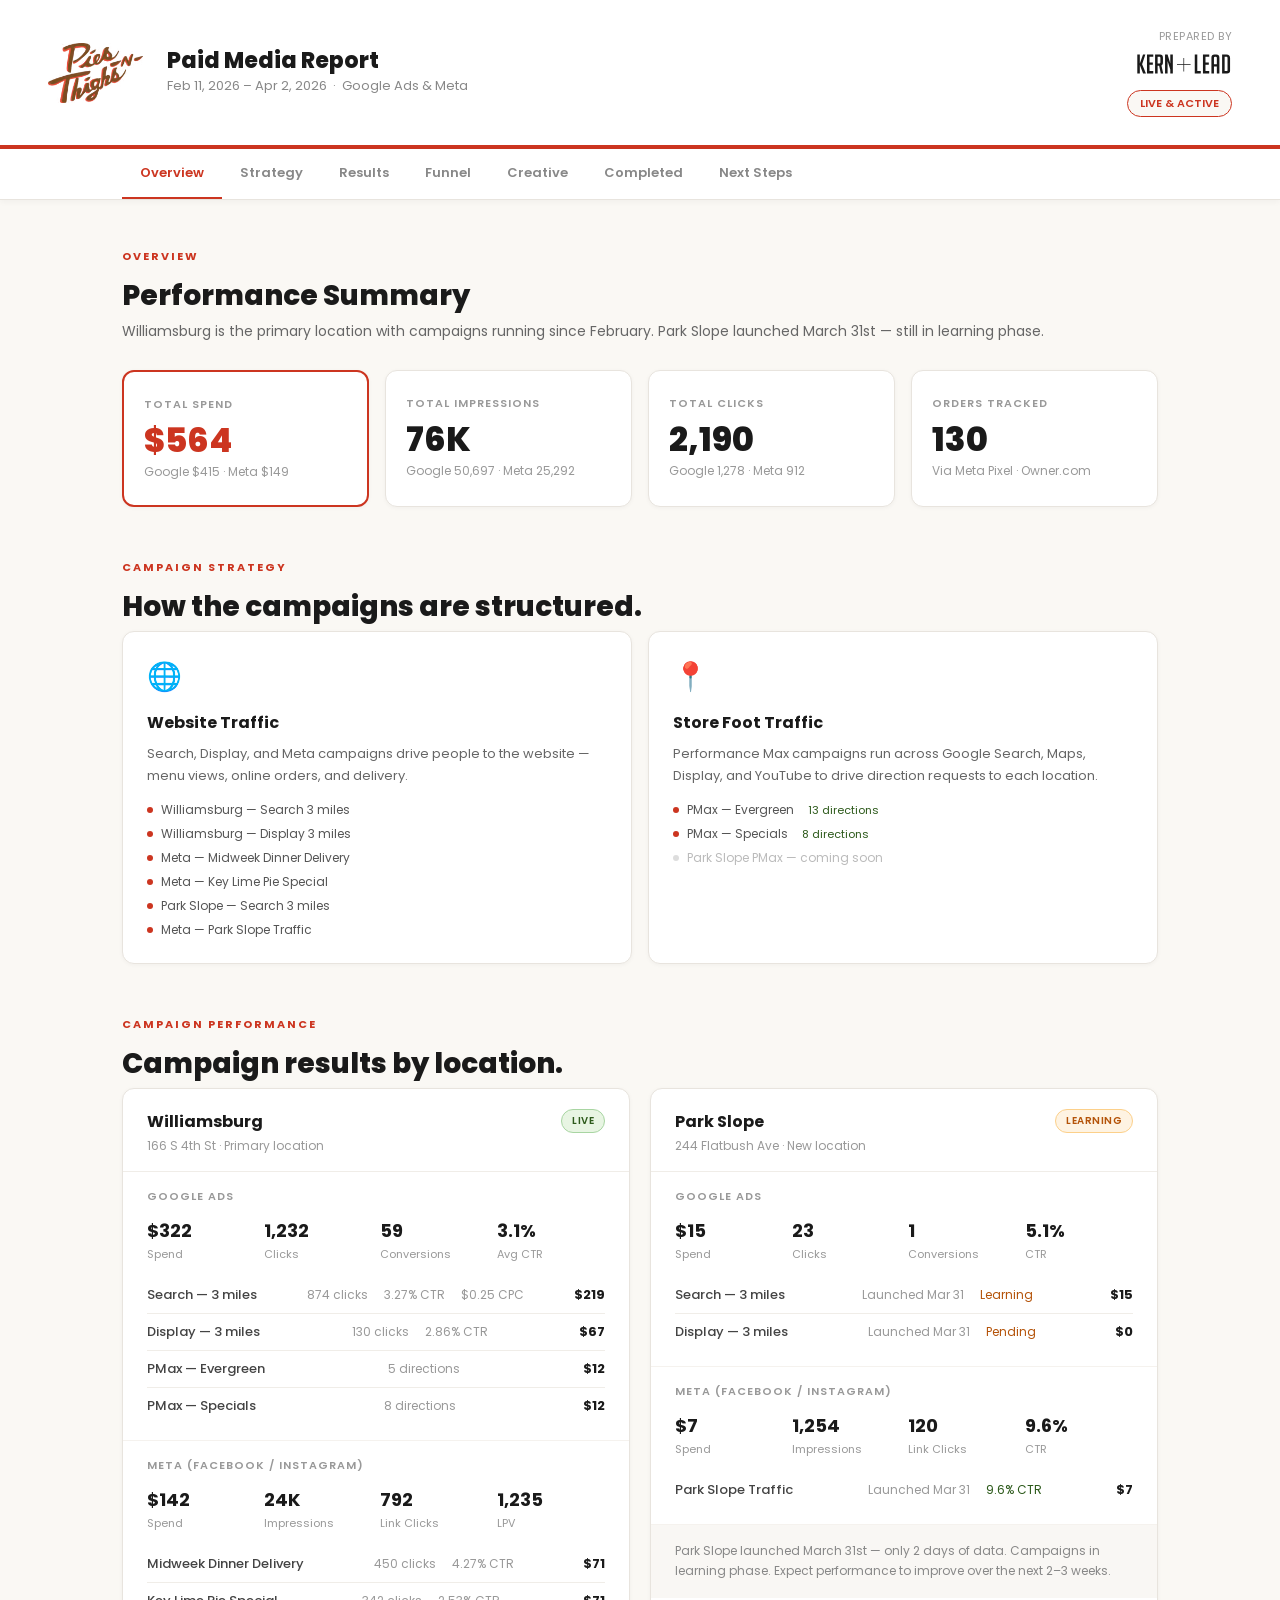
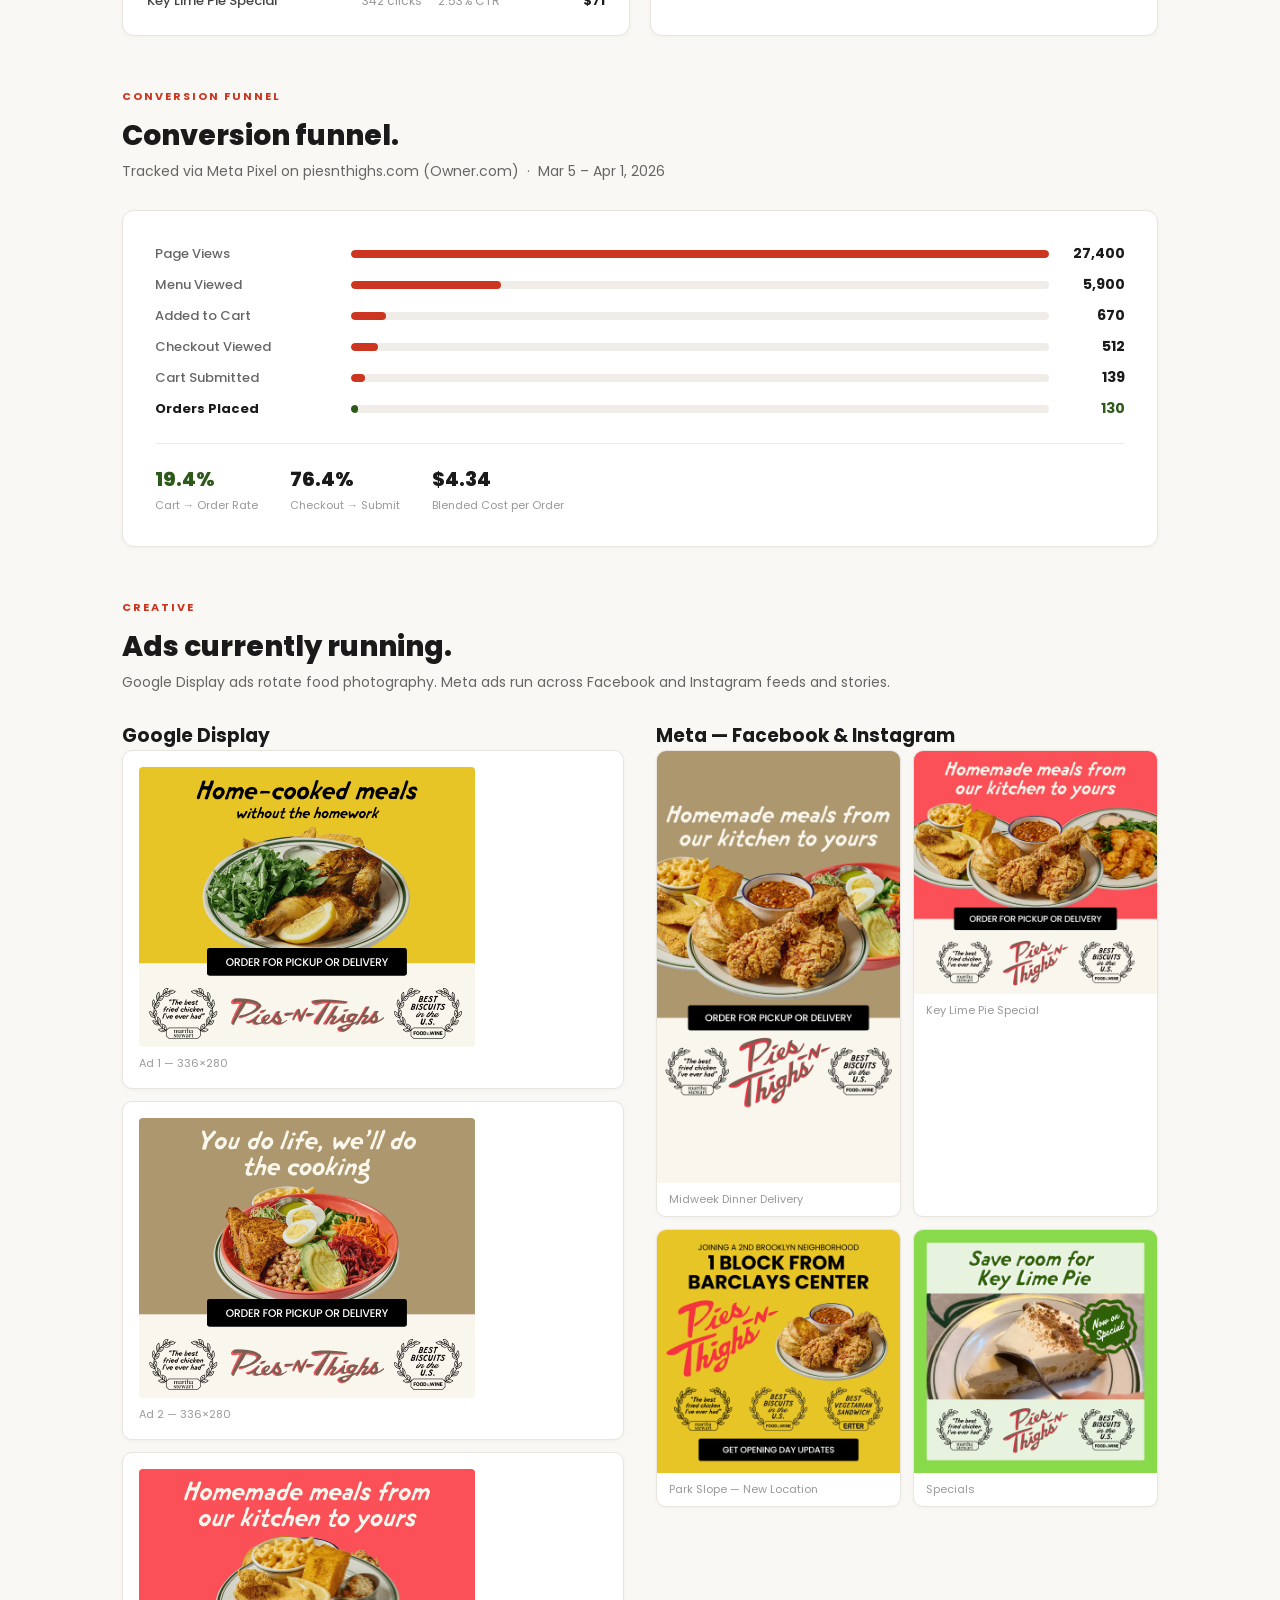
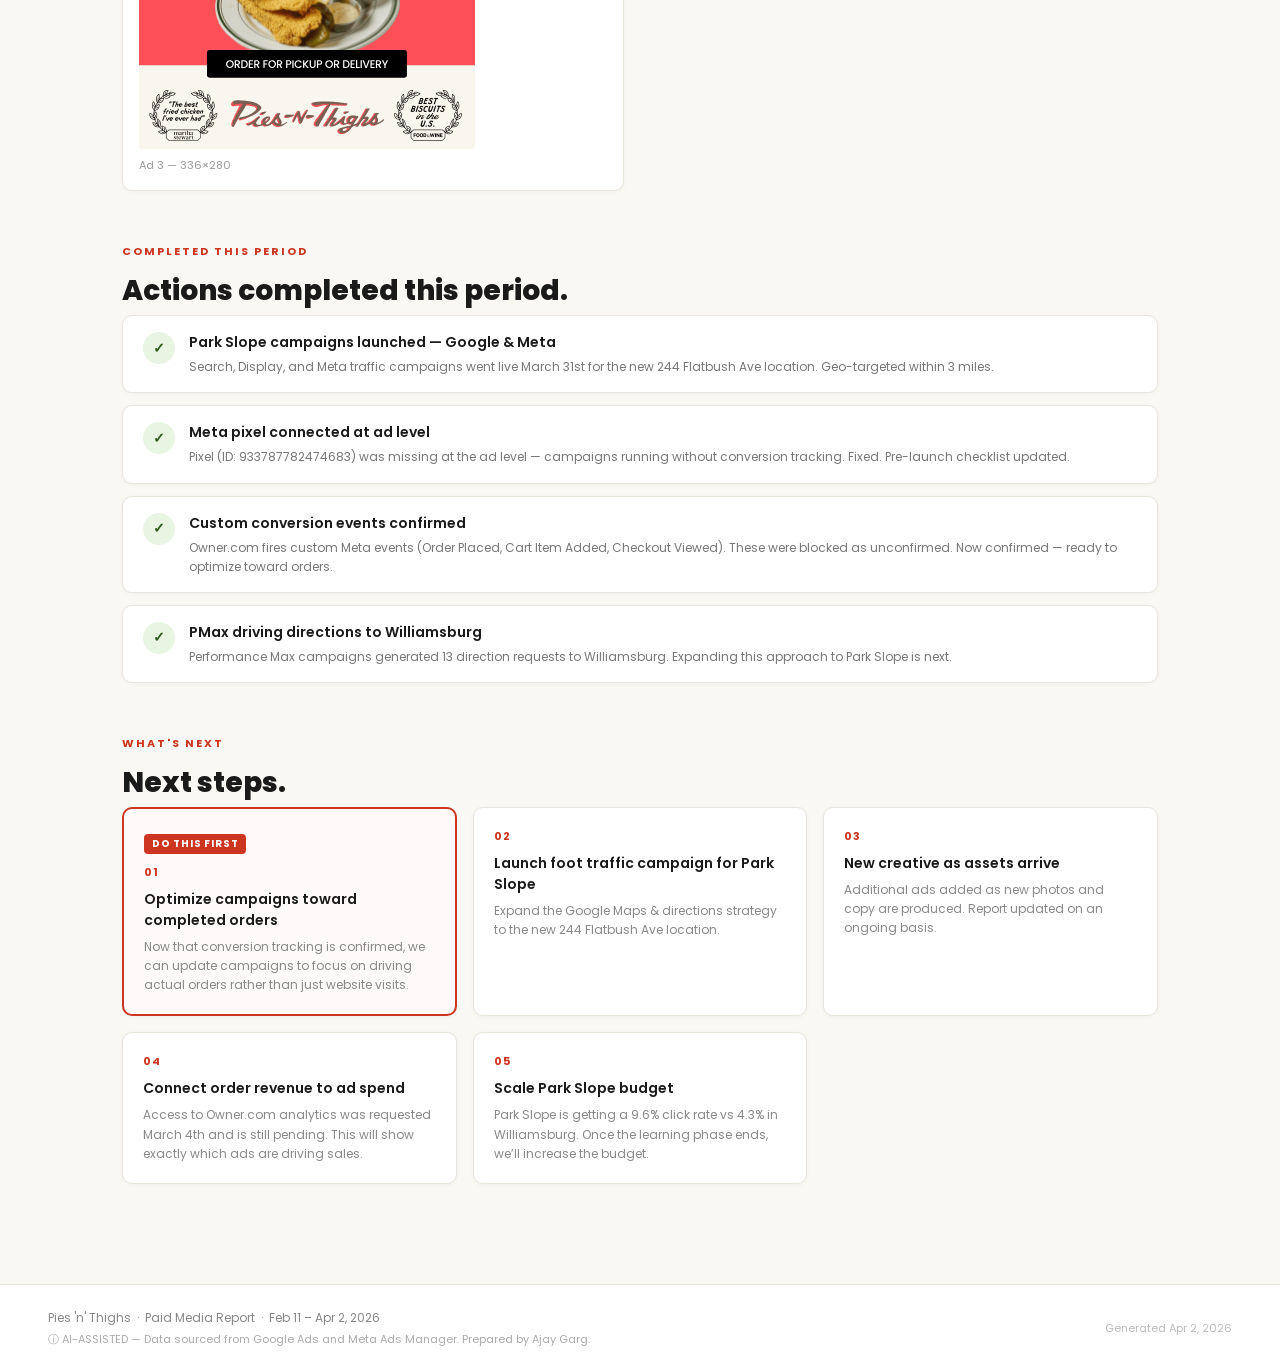
==== pies-n-thighs/index.html @ 1b6e1c90 "Add files via upload" ====
<!DOCTYPE html>
<html lang="en">
<head>
<meta charset="UTF-8">
<meta name="viewport" content="width=device-width, initial-scale=1.0">
<meta name="description" content="Pies n Thighs Paid Media Performance Report - Google Ads and Meta">
<meta name="author" content="Ajay Garg">
<meta name="robots" content="noindex, nofollow">
<title>Pies n Thighs &mdash; Paid Media Report</title>
<link href="https://fonts.googleapis.com/css2?family=Poppins:wght@400;500;600;700;800;900&display=swap" rel="stylesheet">
<link rel="stylesheet" href="css/styles.css">
</head>
<body>

<a href="#main-content" class="skip-link">Skip to main content</a>

<header class="site-header" role="banner">
  <div class="header-left">
    <img class="pt-logo" src="[data-uri]" alt="Pies n Thighs" width="120" height="60">
    <div class="header-title">
      <h1>Paid Media Report</h1>
      <p>Feb 11, 2026 &ndash; Apr 2, 2026 &nbsp;&middot;&nbsp; Google Ads &amp; Meta</p>
    </div>
  </div>
  <div class="header-right" aria-label="Agency and report status">
    <span class="prepared-by">Prepared by</span>
    <div class="kl-wrap" aria-label="Kern &amp; Lead"><svg height="147.191" viewBox="0 0 640 147.191" width="640" xmlns="http://www.w3.org/2000/svg"><g fill="#1A1A1A"><path d="m62.583 9.724h-15.594l-21.371 60.221v-60.221h-16.932v126.642h16.932v-56.317l21.743 56.317h19.063l-25.425-61.283z"/><path d="m73.508 136.419h42.001v-15.348h-25.061v-42.156h22.212v-15.343h-22.212v-38.468h25.061v-15.354h-42.001z"/><path d="m180.24 62.676v-31.223c0-14.469-6.469-21.703-19.393-21.703h-33.176v126.668h16.931v-51.15h10.242l11.106 51.15h16.065l-11.815-52.736c6.692-2.945 10.04-9.937 10.04-21.006zm-16.94-1.048c0 6.114-2.522 9.176-7.573 9.176h-11.125v-45.7h11.125c5.051 0 7.573 3.055 7.573 9.167z"/><path d="m229.461 70.983-18.163-61.233h-16.956v126.669h16.956v-82.914l18.163 57.689v25.225h16.938v-126.669h-16.938z"/><path d="m410.07 9.737h-16.924v126.676h40.209v-15.342h-23.285z"/><path d="m447.974 136.413h41.985v-15.342h-25.059v-42.176h22.237v-15.349h-22.237v-38.447h25.059v-15.362h-41.985z"/><path d="m537.583 9.737h-12.709c-13.515 0-20.292 7.229-20.292 21.698v104.978h16.943v-46.404h19.395v46.404h16.946v-104.978c0-14.469-6.767-21.698-20.283-21.698zm3.337 64.932h-19.395v-42.17c0-4.947 2.468-7.399 7.412-7.399h4.576c4.945 0 7.406 2.453 7.406 7.399v42.17z"/><path d="m605.521 9.737h-29.449v126.676h32.989c13.519 0 20.28-6.109 20.28-18.353v-83.962c0-16.246-7.922-24.361-23.82-24.361zm6.905 105.672c0 3.76-2.245 5.662-6.724 5.662h-12.69v-95.972h11.799c5.061 0 7.615 3.049 7.615 9.176z"/><path d="m322.095 32.791h-4.662v43.153h-43.157v4.661h43.157v43.16h4.662v-43.16h43.15v-4.661h-43.15z"/></g></svg></div>
    <span class="badge" aria-label="Report status: Live and Active">Live &amp; Active</span>
  </div>
</header>

<nav class="section-nav" aria-label="Jump to section">
  <ul>
    <li><a href="#section-overview">Overview</a></li>
    <li><a href="#section-strategy">Strategy</a></li>
    <li><a href="#section-performance">Results</a></li>
    <li><a href="#section-funnel">Funnel</a></li>
    <li><a href="#section-creative">Creative</a></li>
    <li><a href="#section-completed">Completed</a></li>
    <li><a href="#section-next">Next Steps</a></li>
  </ul>
</nav>

<main id="main-content">
<div class="container">

<section class="report-section" id="section-overview" aria-labelledby="overview-heading">
  <p class="slabel" aria-hidden="true">Overview</p>
  <h2 class="stitle" id="overview-heading">Performance Summary</h2>
  <p class="ssub">Williamsburg is the primary location with campaigns running since February. Park Slope launched March 31st &mdash; still in learning phase.</p>
  <div class="grid4" role="list" aria-label="Key metrics">
    <div class="card hl" role="listitem"><p class="mlabel">Total Spend</p><p class="mval">$564</p><p class="mnote">Google $415 &middot; Meta $149</p></div>
    <div class="card" role="listitem"><p class="mlabel">Total Impressions</p><p class="mval">76K</p><p class="mnote">Google 50,697 &middot; Meta 25,292</p></div>
    <div class="card" role="listitem"><p class="mlabel">Total Clicks</p><p class="mval">2,190</p><p class="mnote">Google 1,278 &middot; Meta 912</p></div>
    <div class="card" role="listitem"><p class="mlabel">Orders Tracked</p><p class="mval">130</p><p class="mnote">Via Meta Pixel &middot; Owner.com</p></div>
  </div>
</section>

<section class="report-section" id="section-strategy" aria-labelledby="strategy-heading">
  <p class="slabel" aria-hidden="true">Campaign Strategy</p>
  <h2 class="stitle" id="strategy-heading">How the campaigns are structured.</h2>
  <div class="sg">
    <div class="sc">
      <div class="si" aria-hidden="true">&#127760;</div>
      <h3 class="st">Website Traffic</h3>
      <p class="sb">Search, Display, and Meta campaigns drive people to the website &mdash; menu views, online orders, and delivery.</p>
      <ul class="scs" aria-label="Website traffic campaigns">
        <li class="sci"><span class="dot" aria-hidden="true"></span>Williamsburg &mdash; Search 3 miles</li>
        <li class="sci"><span class="dot" aria-hidden="true"></span>Williamsburg &mdash; Display 3 miles</li>
        <li class="sci"><span class="dot" aria-hidden="true"></span>Meta &mdash; Midweek Dinner Delivery</li>
        <li class="sci"><span class="dot" aria-hidden="true"></span>Meta &mdash; Key Lime Pie Special</li>
        <li class="sci"><span class="dot" aria-hidden="true"></span>Park Slope &mdash; Search 3 miles</li>
        <li class="sci"><span class="dot" aria-hidden="true"></span>Meta &mdash; Park Slope Traffic</li>
      </ul>
    </div>
    <div class="sc">
      <div class="si" aria-hidden="true">&#128205;</div>
      <h3 class="st">Store Foot Traffic</h3>
      <p class="sb">Performance Max campaigns run across Google Search, Maps, Display, and YouTube to drive direction requests to each location.</p>
      <ul class="scs" aria-label="Foot traffic campaigns">
        <li class="sci"><span class="dot" aria-hidden="true"></span>PMax &mdash; Evergreen &nbsp;<span class="txt-green txt-sm">13 directions</span></li>
        <li class="sci"><span class="dot" aria-hidden="true"></span>PMax &mdash; Specials &nbsp;<span class="txt-green txt-sm">8 directions</span></li>
        <li class="sci sci-dim"><span class="dot dot-dim" aria-hidden="true"></span>Park Slope PMax &mdash; coming soon</li>
      </ul>
    </div>
  </div>
</section>

<section class="report-section" id="section-performance" aria-labelledby="performance-heading">
  <p class="slabel" aria-hidden="true">Campaign Performance</p>
  <h2 class="stitle" id="performance-heading">Campaign results by location.</h2>
  <div class="split">
    <article class="loc-card" aria-label="Williamsburg location performance">
      <div class="loc-hdr">
        <div><p class="loc-name">Williamsburg</p><p class="loc-sub">166 S 4th St &middot; Primary location</p></div>
        <span class="tag tag-live" aria-label="Campaign status: Live">Live</span>
      </div>
      <div class="ch">
        <p class="ch-name">Google Ads</p>
        <div class="sr" aria-label="Google Ads metrics for Williamsburg">
          <div><p class="sv">$322</p><p class="sl">Spend</p></div>
          <div><p class="sv">1,232</p><p class="sl">Clicks</p></div>
          <div><p class="sv">59</p><p class="sl">Conversions</p></div>
          <div><p class="sv">3.1%</p><p class="sl">Avg CTR</p></div>
        </div>
        <div class="cr"><span class="cn">Search &mdash; 3 miles</span><span class="cm"><span>874 clicks</span><span>3.27% CTR</span><span>$0.25 CPC</span></span><span class="cs">$219</span></div>
        <div class="cr"><span class="cn">Display &mdash; 3 miles</span><span class="cm"><span>130 clicks</span><span>2.86% CTR</span></span><span class="cs">$67</span></div>
        <div class="cr"><span class="cn">PMax &mdash; Evergreen</span><span class="cm"><span>5 directions</span></span><span class="cs">$12</span></div>
        <div class="cr"><span class="cn">PMax &mdash; Specials</span><span class="cm"><span>8 directions</span></span><span class="cs">$12</span></div>
      </div>
      <div class="ch">
        <p class="ch-name">Meta (Facebook / Instagram)</p>
        <div class="sr" aria-label="Meta metrics for Williamsburg">
          <div><p class="sv">$142</p><p class="sl">Spend</p></div>
          <div><p class="sv">24K</p><p class="sl">Impressions</p></div>
          <div><p class="sv">792</p><p class="sl">Link Clicks</p></div>
          <div><p class="sv">1,235</p><p class="sl">LPV</p></div>
        </div>
        <div class="cr"><span class="cn">Midweek Dinner Delivery</span><span class="cm"><span>450 clicks</span><span>4.27% CTR</span></span><span class="cs">$71</span></div>
        <div class="cr"><span class="cn">Key Lime Pie Special</span><span class="cm"><span>342 clicks</span><span>2.53% CTR</span></span><span class="cs">$71</span></div>
      </div>
    </article>

    <article class="loc-card" aria-label="Park Slope location performance">
      <div class="loc-hdr">
        <div><p class="loc-name">Park Slope</p><p class="loc-sub">244 Flatbush Ave &middot; New location</p></div>
        <span class="tag tag-learn" aria-label="Campaign status: Learning">Learning</span>
      </div>
      <div class="ch">
        <p class="ch-name">Google Ads</p>
        <div class="sr" aria-label="Google Ads metrics for Park Slope">
          <div><p class="sv">$15</p><p class="sl">Spend</p></div>
          <div><p class="sv">23</p><p class="sl">Clicks</p></div>
          <div><p class="sv">1</p><p class="sl">Conversions</p></div>
          <div><p class="sv">5.1%</p><p class="sl">CTR</p></div>
        </div>
        <div class="cr"><span class="cn">Search &mdash; 3 miles</span><span class="cm"><span>Launched Mar 31</span><span class="txt-orange">Learning</span></span><span class="cs">$15</span></div>
        <div class="cr"><span class="cn">Display &mdash; 3 miles</span><span class="cm"><span>Launched Mar 31</span><span class="txt-orange">Pending</span></span><span class="cs">$0</span></div>
      </div>
      <div class="ch">
        <p class="ch-name">Meta (Facebook / Instagram)</p>
        <div class="sr" aria-label="Meta metrics for Park Slope">
          <div><p class="sv">$7</p><p class="sl">Spend</p></div>
          <div><p class="sv">1,254</p><p class="sl">Impressions</p></div>
          <div><p class="sv">120</p><p class="sl">Link Clicks</p></div>
          <div><p class="sv">9.6%</p><p class="sl">CTR</p></div>
        </div>
        <div class="cr"><span class="cn">Park Slope Traffic</span><span class="cm"><span>Launched Mar 31</span><span class="txt-green">9.6% CTR</span></span><span class="cs">$7</span></div>
      </div>
      <div class="ch ch-note">
        <p class="ch-note-text">Park Slope launched March 31st &mdash; only 2 days of data. Campaigns in learning phase. Expect performance to improve over the next 2&ndash;3 weeks.</p>
      </div>
    </article>
  </div>
</section>

<section class="report-section" id="section-funnel" aria-labelledby="funnel-heading">
  <p class="slabel" aria-hidden="true">Conversion Funnel</p>
  <h2 class="stitle" id="funnel-heading">Conversion funnel.</h2>
  <p class="ssub">Tracked via Meta Pixel on piesnthighs.com (Owner.com) &nbsp;&middot;&nbsp; Mar 5 &ndash; Apr 1, 2026</p>
  <div class="card-lg">
    <div class="funnel" role="list" aria-label="Conversion funnel steps">
      <div class="fr" role="listitem"><div class="flbl">Page Views</div><div class="fbw" role="progressbar" aria-valuenow="100" aria-valuemin="0" aria-valuemax="100" aria-label="Page Views: 27,400"><div class="fb" style="width:100%"></div></div><div class="fval">27,400</div></div>
      <div class="fr" role="listitem"><div class="flbl">Menu Viewed</div><div class="fbw" role="progressbar" aria-valuenow="21" aria-valuemin="0" aria-valuemax="100" aria-label="Menu Viewed: 5,900"><div class="fb" style="width:21.5%"></div></div><div class="fval">5,900</div></div>
      <div class="fr" role="listitem"><div class="flbl">Added to Cart</div><div class="fbw" role="progressbar" aria-valuenow="5" aria-valuemin="0" aria-valuemax="100" aria-label="Added to Cart: 670"><div class="fb" style="width:5%"></div></div><div class="fval">670</div></div>
      <div class="fr" role="listitem"><div class="flbl">Checkout Viewed</div><div class="fbw" role="progressbar" aria-valuenow="4" aria-valuemin="0" aria-valuemax="100" aria-label="Checkout Viewed: 512"><div class="fb" style="width:3.8%"></div></div><div class="fval">512</div></div>
      <div class="fr" role="listitem"><div class="flbl">Cart Submitted</div><div class="fbw" role="progressbar" aria-valuenow="2" aria-valuemin="0" aria-valuemax="100" aria-label="Cart Submitted: 139"><div class="fb" style="width:2%"></div></div><div class="fval">139</div></div>
      <div class="fr fr-highlight" role="listitem"><div class="flbl">Orders Placed</div><div class="fbw" role="progressbar" aria-valuenow="1" aria-valuemin="0" aria-valuemax="100" aria-label="Orders Placed: 130"><div class="fb fb-green" style="width:1%"></div></div><div class="fval">130</div></div>
    </div>
    <div class="funnel-stats-row" aria-label="Conversion rate summary">
      <div><p class="funnel-stat-val green">19.4%</p><p class="funnel-stat-lbl">Cart &rarr; Order Rate</p></div>
      <div><p class="funnel-stat-val">76.4%</p><p class="funnel-stat-lbl">Checkout &rarr; Submit</p></div>
      <div><p class="funnel-stat-val">$4.34</p><p class="funnel-stat-lbl">Blended Cost per Order</p></div>
    </div>
  </div>
</section>

<section class="report-section" id="section-creative" aria-labelledby="creative-heading">
  <p class="slabel" aria-hidden="true">Creative</p>
  <h2 class="stitle" id="creative-heading">Ads currently running.</h2>
  <p class="ssub">Google Display ads rotate food photography. Meta ads run across Facebook and Instagram feeds and stories.</p>
  <div class="creative-grid">
    <div>
      <h3 class="creative-col">Google Display</h3>
      <div class="display-ads">
        <div class="display-ad-wrap">
          <iframe src="ads/display/ad1/index.html" width="336" height="280" loading="lazy" title="Google Display Ad 1" scrolling="no"></iframe>
          <p class="display-ad-label">Ad 1 &mdash; 336&times;280</p>
        </div>
        <div class="display-ad-wrap">
          <iframe src="ads/display/ad2/index.html" width="336" height="280" loading="lazy" title="Google Display Ad 2" scrolling="no"></iframe>
          <p class="display-ad-label">Ad 2 &mdash; 336&times;280</p>
        </div>
        <div class="display-ad-wrap">
          <iframe src="ads/display/ad3/index.html" width="336" height="280" loading="lazy" title="Google Display Ad 3" scrolling="no"></iframe>
          <p class="display-ad-label">Ad 3 &mdash; 336&times;280</p>
        </div>
      </div>
    </div>
    <div>
      <h3 class="creative-col">Meta &mdash; Facebook &amp; Instagram</h3>
      <div class="meta-ads">
        <div class="meta-ad-wrap">
          <img src="ads/meta/williamsburg.png" alt="Let Us Do the Cooking ad" loading="lazy">
          <p class="meta-ad-label">Midweek Dinner Delivery</p>
        </div>
        <div class="meta-ad-wrap">
          <img src="ads/meta/williamsburg2.png" alt="We will do the cooking ad" loading="lazy">
          <p class="meta-ad-label">Key Lime Pie Special</p>
        </div>
        <div class="meta-ad-wrap">
          <img src="ads/meta/park-slope.png" alt="New Location ad for Park Slope" loading="lazy">
          <p class="meta-ad-label">Park Slope &mdash; New Location</p>
        </div>
        <div class="meta-ad-wrap">
          <img src="ads/meta/specials.png" alt="Specials promotion ad" loading="lazy">
          <p class="meta-ad-label">Specials</p>
        </div>
      </div>
    </div>
  </div>
</section>

<section class="report-section" id="section-completed" aria-labelledby="completed-heading">
  <p class="slabel" aria-hidden="true">Completed This Period</p>
  <h2 class="stitle" id="completed-heading">Actions completed this period.</h2>
  <ul class="ol" aria-label="Completed actions this period">
    <li class="oi"><div class="oic" aria-hidden="true">&#10003;</div><div><p class="ot">Park Slope campaigns launched &mdash; Google &amp; Meta</p><p class="ob">Search, Display, and Meta traffic campaigns went live March 31st for the new 244 Flatbush Ave location. Geo-targeted within 3 miles.</p></div></li>
    <li class="oi"><div class="oic" aria-hidden="true">&#10003;</div><div><p class="ot">Meta pixel connected at ad level</p><p class="ob">Pixel (ID: 933787782474683) was missing at the ad level &mdash; campaigns running without conversion tracking. Fixed. Pre-launch checklist updated.</p></div></li>
    <li class="oi"><div class="oic" aria-hidden="true">&#10003;</div><div><p class="ot">Custom conversion events confirmed</p><p class="ob">Owner.com fires custom Meta events (Order Placed, Cart Item Added, Checkout Viewed). These were blocked as unconfirmed. Now confirmed &mdash; ready to optimize toward orders.</p></div></li>
    <li class="oi"><div class="oic" aria-hidden="true">&#10003;</div><div><p class="ot">PMax driving directions to Williamsburg</p><p class="ob">Performance Max campaigns generated 13 direction requests to Williamsburg. Expanding this approach to Park Slope is next.</p></div></li>
  </ul>
</section>

<section class="report-section" id="section-next" aria-labelledby="next-heading">
  <p class="slabel" aria-hidden="true">What&#39;s Next</p>
  <h2 class="stitle" id="next-heading">Next steps.</h2>
  <div class="ng" role="list" aria-label="Upcoming actions">
    <div class="nc priority" role="listitem"><span class="priority-badge" aria-label="Priority action">Do This First</span><p class="nn" aria-hidden="true">01</p><p class="nt">Optimize campaigns toward completed orders</p><p class="nb">Now that conversion tracking is confirmed, we can update campaigns to focus on driving actual orders rather than just website visits.</p></div>
    <div class="nc" role="listitem"><p class="nn" aria-hidden="true">02</p><p class="nt">Launch foot traffic campaign for Park Slope</p><p class="nb">Expand the Google Maps &amp; directions strategy to the new 244 Flatbush Ave location.</p></div>
    <div class="nc" role="listitem"><p class="nn" aria-hidden="true">03</p><p class="nt">New creative as assets arrive</p><p class="nb">Additional ads added as new photos and copy are produced. Report updated on an ongoing basis.</p></div>
    <div class="nc" role="listitem"><p class="nn" aria-hidden="true">04</p><p class="nt">Connect order revenue to ad spend</p><p class="nb">Access to Owner.com analytics was requested March 4th and is still pending. This will show exactly which ads are driving sales.</p></div>
    <div class="nc" role="listitem"><p class="nn" aria-hidden="true">05</p><p class="nt">Scale Park Slope budget</p><p class="nb">Park Slope is getting a 9.6% click rate vs 4.3% in Williamsburg. Once the learning phase ends, we&rsquo;ll increase the budget.</p></div>
  </div>
</section>

</div>
</main>

<footer class="site-footer" role="contentinfo">
  <div class="fl">
    Pies &#39;n&#39; Thighs &nbsp;&middot;&nbsp; Paid Media Report &nbsp;&middot;&nbsp; Feb 11 &ndash; Apr 2, 2026
    <p class="disc">&#9432; AI-ASSISTED &mdash; Data sourced from Google Ads and Meta Ads Manager. Prepared by Ajay Garg.</p>
  </div>
  <p class="fr2">Generated Apr 2, 2026</p>
</footer>
<script>
(function(){
  var links = document.querySelectorAll('.section-nav a');
  var sections = Array.from(links).map(function(l){ return document.querySelector(l.getAttribute('href')); });
  var obs = new IntersectionObserver(function(entries){
    entries.forEach(function(e){
      if(e.isIntersecting){
        var id = '#' + e.target.id;
        links.forEach(function(l){ l.classList.toggle('active', l.getAttribute('href') === id); });
      }
    });
  },{rootMargin:'-20% 0px -70% 0px'});
  sections.forEach(function(s){ if(s) obs.observe(s); });
})();
</script>
</body>
</html>
---- pies-n-thighs/css/styles.css ----
/* Pies n Thighs - Paid Media Report Styles */
/* Prepared by Ajay Garg | Kern & Lead */

*,*::before,*::after{box-sizing:border-box;margin:0;padding:0}
body{font-family:Poppins,sans-serif;background:#FAF8F4;color:#1A1A1A;min-height:100vh}

/* Skip navigation */
.skip-link{position:absolute;top:-40px;left:0;background:#CC3520;color:#fff;padding:8px 16px;font-size:14px;font-weight:600;z-index:100;border-radius:0 0 4px 0;transition:top .2s}
.skip-link:focus{top:0}

/* Header */
header.site-header{background:#fff;border-bottom:4px solid #CC3520;padding:28px 48px;display:flex;align-items:center;justify-content:space-between;box-shadow:0 2px 8px rgba(0,0,0,.06)}
.header-left{display:flex;align-items:center;gap:24px}
.pt-logo{height:60px;width:auto}
.header-title h1{font-size:22px;font-weight:800;color:#1A1A1A;line-height:1.1}
.header-title p{font-size:13px;color:#888;margin-top:3px}
.header-right{display:flex;flex-direction:column;align-items:flex-end;gap:8px}
.kl-wrap svg{height:22px;width:auto}
.kl-wrap svg path,.kl-wrap svg g{fill:#1A1A1A!important}
.prepared-by{font-size:11px;color:#999;letter-spacing:.5px;text-transform:uppercase}
.badge{background:#FAF8F4;border:1px solid #CC3520;color:#CC3520;font-size:11px;font-weight:600;padding:4px 12px;border-radius:20px;text-transform:uppercase}

/* Sticky section nav */
nav.section-nav{position:sticky;top:0;z-index:50;background:#fff;border-bottom:1px solid #E8E4DE;box-shadow:0 2px 6px rgba(0,0,0,.04)}
.section-nav ul{max-width:1100px;margin:0 auto;padding:0 32px;list-style:none;display:flex;gap:0;overflow-x:auto;-webkit-overflow-scrolling:touch;scrollbar-width:none}
.section-nav ul::-webkit-scrollbar{display:none}
.section-nav li a{display:block;padding:14px 18px;font-size:13px;font-weight:600;color:#888;text-decoration:none;border-bottom:2px solid transparent;white-space:nowrap;transition:color .15s,border-color .15s}
.section-nav li a:hover{color:#1A1A1A}
.section-nav li a.active{color:#CC3520;border-bottom-color:#CC3520}

/* Main container */
.container{max-width:1100px;margin:0 auto;padding:48px 32px}
html{scroll-behavior:smooth}
section.report-section{scroll-margin-top:52px}
section.report-section{margin-bottom:52px}
.slabel{font-size:11px;font-weight:700;letter-spacing:2px;text-transform:uppercase;color:#CC3520;margin-bottom:16px}
.stitle{font-size:28px;font-weight:800;color:#1A1A1A;margin-bottom:8px;line-height:1.1}
.ssub{font-size:14px;color:#666;margin-bottom:28px;line-height:1.6}

/* Metric cards */
.grid4{display:grid;grid-template-columns:repeat(4,1fr);gap:16px}
.card{background:#fff;border:1px solid #E8E4DE;border-radius:12px;padding:24px 20px;box-shadow:0 1px 4px rgba(0,0,0,.04)}
.card.hl{border-color:#CC3520;border-width:2px}
.card-lg{background:#fff;border:1px solid #E8E4DE;border-radius:12px;padding:32px;box-shadow:0 1px 4px rgba(0,0,0,.04)}
.mlabel{font-size:11px;font-weight:600;letter-spacing:1px;text-transform:uppercase;color:#999;margin-bottom:10px}
.mval{font-size:34px;font-weight:800;color:#1A1A1A;line-height:1}
.card.hl .mval{color:#CC3520}
.mnote{font-size:12px;color:#999;margin-top:6px}

/* Location / campaign cards */
.split{display:grid;grid-template-columns:1fr 1fr;gap:20px}
.loc-card{background:#fff;border:1px solid #E8E4DE;border-radius:12px;overflow:hidden;box-shadow:0 1px 4px rgba(0,0,0,.04)}
.loc-hdr{padding:20px 24px 16px;border-bottom:1px solid #F0EDE8;display:flex;justify-content:space-between;align-items:flex-start}
.loc-name{font-size:16px;font-weight:700;color:#1A1A1A}
.loc-sub{font-size:12px;color:#999;margin-top:3px}
.tag{font-size:10px;font-weight:600;padding:3px 10px;border-radius:20px;letter-spacing:.5px;text-transform:uppercase}
.tag-live{background:#E8F5E3;color:#2D5A1B;border:1px solid #A8D5A2}
.tag-learn{background:#FEF3E2;color:#B45309;border:1px solid #FCD08A}
.ch{padding:16px 24px;border-bottom:1px solid #F5F2EE}
.ch:last-child{border-bottom:none}
.ch-name{font-size:11px;font-weight:600;letter-spacing:1px;text-transform:uppercase;color:#999;margin-bottom:12px}
.ch-note{background:#F9F7F4}
.ch-note-text{font-size:12px;color:#888;line-height:1.7}
.sr{display:grid;grid-template-columns:repeat(4,1fr);gap:8px;margin-bottom:14px}
.sv{font-size:18px;font-weight:700;color:#1A1A1A}
.sl{font-size:11px;color:#999;margin-top:2px}
.cr{display:flex;justify-content:space-between;align-items:center;padding:8px 0;border-bottom:1px solid #F0EDE8;font-size:13px}
.cr:last-child{border-bottom:none}
.cn{color:#444;font-weight:500}
.cm{display:flex;gap:16px;color:#999;font-size:12px}
.cs{font-weight:700;color:#1A1A1A}

/* Status text colors */
.txt-green{color:#2D5A1B}
.txt-orange{color:#B45309}
.txt-dim{color:#999}
.txt-sm{font-size:11px}

/* Campaign strategy */
.sg{display:grid;grid-template-columns:1fr 1fr;gap:16px}
.sc{background:#fff;border:1px solid #E8E4DE;border-radius:12px;padding:24px;box-shadow:0 1px 4px rgba(0,0,0,.04)}
.si{font-size:28px;margin-bottom:12px}
.st{font-size:16px;font-weight:700;color:#1A1A1A;margin-bottom:8px}
.sb{font-size:13px;color:#666;line-height:1.7}
.scs{margin-top:14px;list-style:none;display:flex;flex-direction:column;gap:6px}
.sci{font-size:12px;color:#555;display:flex;align-items:center;gap:8px}
.sci-dim{color:#bbb}
.dot{width:6px;height:6px;border-radius:50%;background:#CC3520;flex-shrink:0}
.dot-dim{background:#DDD}

/* Conversion funnel */
.funnel{display:flex;flex-direction:column;gap:10px}
.fr{display:flex;align-items:center;gap:16px}
.fbw{flex:1;background:#F0EDE8;border-radius:4px;height:8px;overflow:hidden}
.fb{height:100%;background:#CC3520;border-radius:4px}
.fb-green{background:#2D5A1B}
.flbl{width:180px;font-size:13px;color:#666;font-weight:500}
.fr-highlight .flbl{color:#1A1A1A;font-weight:700}
.fval{width:60px;text-align:right;font-size:14px;font-weight:700;color:#1A1A1A}
.fr-highlight .fval{color:#2D5A1B}
.funnel-stats-row{margin-top:24px;padding-top:20px;border-top:1px solid #F0EDE8;display:flex;gap:32px}
.funnel-stat-val{font-size:20px;font-weight:800;color:#1A1A1A}
.funnel-stat-val.green{color:#2D5A1B}
.funnel-stat-lbl{font-size:11px;color:#999;margin-top:3px}

/* Completed items */
.ol{list-style:none;display:flex;flex-direction:column;gap:12px}
.oi{background:#fff;border:1px solid #E8E4DE;border-radius:10px;padding:16px 20px;display:flex;align-items:flex-start;gap:14px;box-shadow:0 1px 4px rgba(0,0,0,.04)}
.oic{width:32px;height:32px;background:#E8F5E3;border-radius:50%;display:flex;align-items:center;justify-content:center;font-size:14px;flex-shrink:0;color:#2D5A1B;font-weight:700}
.ot{font-size:14px;font-weight:600;color:#1A1A1A;margin-bottom:4px}
.ob{font-size:12px;color:#777;line-height:1.6}

/* What's next */
.ng{display:grid;grid-template-columns:repeat(3,1fr);gap:16px}
.nc{background:#fff;border:1px solid #E8E4DE;border-radius:10px;padding:20px;box-shadow:0 1px 4px rgba(0,0,0,.04)}
.nc.priority{border-color:#CC3520;border-width:2px;background:#FFFAF9}
.nn{font-size:11px;font-weight:700;color:#CC3520;letter-spacing:1px;text-transform:uppercase;margin-bottom:8px}
.nt{font-size:14px;font-weight:600;color:#1A1A1A;margin-bottom:6px}
.nb{font-size:12px;color:#888;line-height:1.6}
.priority-badge{display:inline-block;background:#CC3520;color:#fff;font-size:10px;font-weight:700;letter-spacing:.8px;text-transform:uppercase;padding:2px 8px;border-radius:4px;margin-bottom:10px}

/* Creative section */
.creative-grid{display:grid;grid-template-columns:1fr 1fr;gap:32px}
.creative-col h3{font-size:13px;font-weight:700;letter-spacing:1px;text-transform:uppercase;color:#999;margin-bottom:16px}
.display-ads{display:flex;flex-direction:column;gap:12px}
.display-ad-wrap{background:#fff;border:1px solid #E8E4DE;border-radius:10px;padding:16px;box-shadow:0 1px 4px rgba(0,0,0,.04)}
.display-ad-wrap iframe{display:block;border:none;border-radius:4px}
.display-ad-label{font-size:11px;color:#999;margin-top:8px}
.meta-ads{display:grid;grid-template-columns:1fr 1fr;gap:12px}
.meta-ad-wrap{background:#fff;border:1px solid #E8E4DE;border-radius:10px;overflow:hidden;box-shadow:0 1px 4px rgba(0,0,0,.04)}
.meta-ad-wrap img{width:100%;height:auto;display:block}
.meta-ad-label{font-size:11px;color:#999;padding:8px 12px}

/* Footer */
footer.site-footer{background:#fff;border-top:1px solid #E8E4DE;padding:24px 48px;display:flex;justify-content:space-between;align-items:center}
.fl{font-size:12px;color:#888}
.fr2{font-size:11px;color:#bbb}
.disc{font-size:11px;color:#aaa;margin-top:4px}

/* Responsive: tablet */
@media(max-width:768px){
  .grid4{grid-template-columns:1fr 1fr}
  .split,.sg,.ng,.creative-grid{grid-template-columns:1fr}
  .sr{grid-template-columns:1fr 1fr}
  header.site-header{padding:20px 24px;flex-direction:column;gap:16px;align-items:flex-start}
  .container{padding:32px 20px}
}

/* Responsive: mobile */
@media(max-width:480px){
  .grid4{grid-template-columns:1fr}
  .funnel-stats-row{flex-direction:column;gap:16px}
  header.site-header{padding:16px}
  .container{padding:24px 16px}
  .stitle{font-size:22px}
}

/* Reduced motion */
@media(prefers-reduced-motion:reduce){
  *,*::before,*::after{animation:none!important;transition:none!important}
}

/* Print styles */
@media print{
  body{background:#fff;color:#000}
  header.site-header{box-shadow:none;border-bottom:2px solid #CC3520;padding:16px 24px}
  .card,.loc-card,.sc,.oi,.nc,.card-lg{box-shadow:none;border:1px solid #ccc}
  footer.site-footer{display:block;padding:16px 24px}
  .fr2{display:block;margin-top:4px}
  a[href]::after{content:" (" attr(href) ")"}
  .card,.loc-card,.oi,.nc{page-break-inside:avoid}
  .badge,.skip-link{display:none}
}
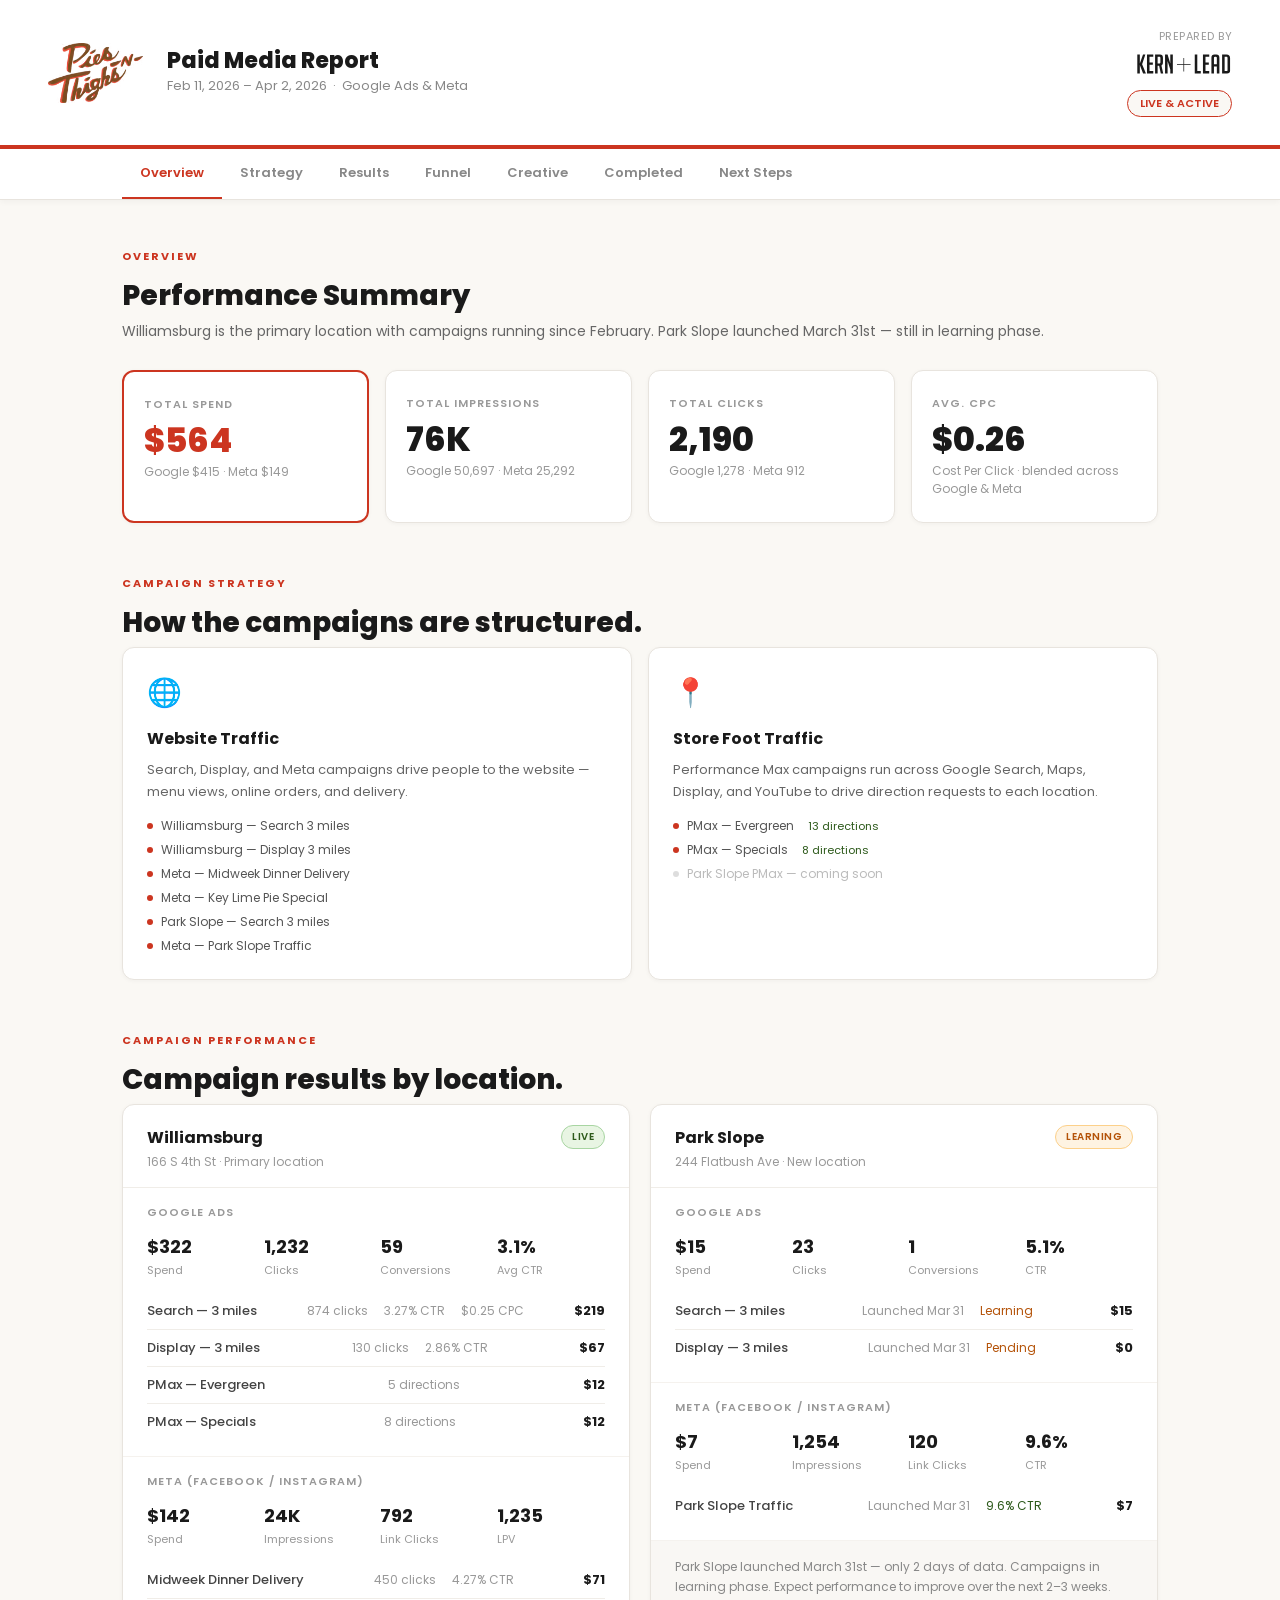
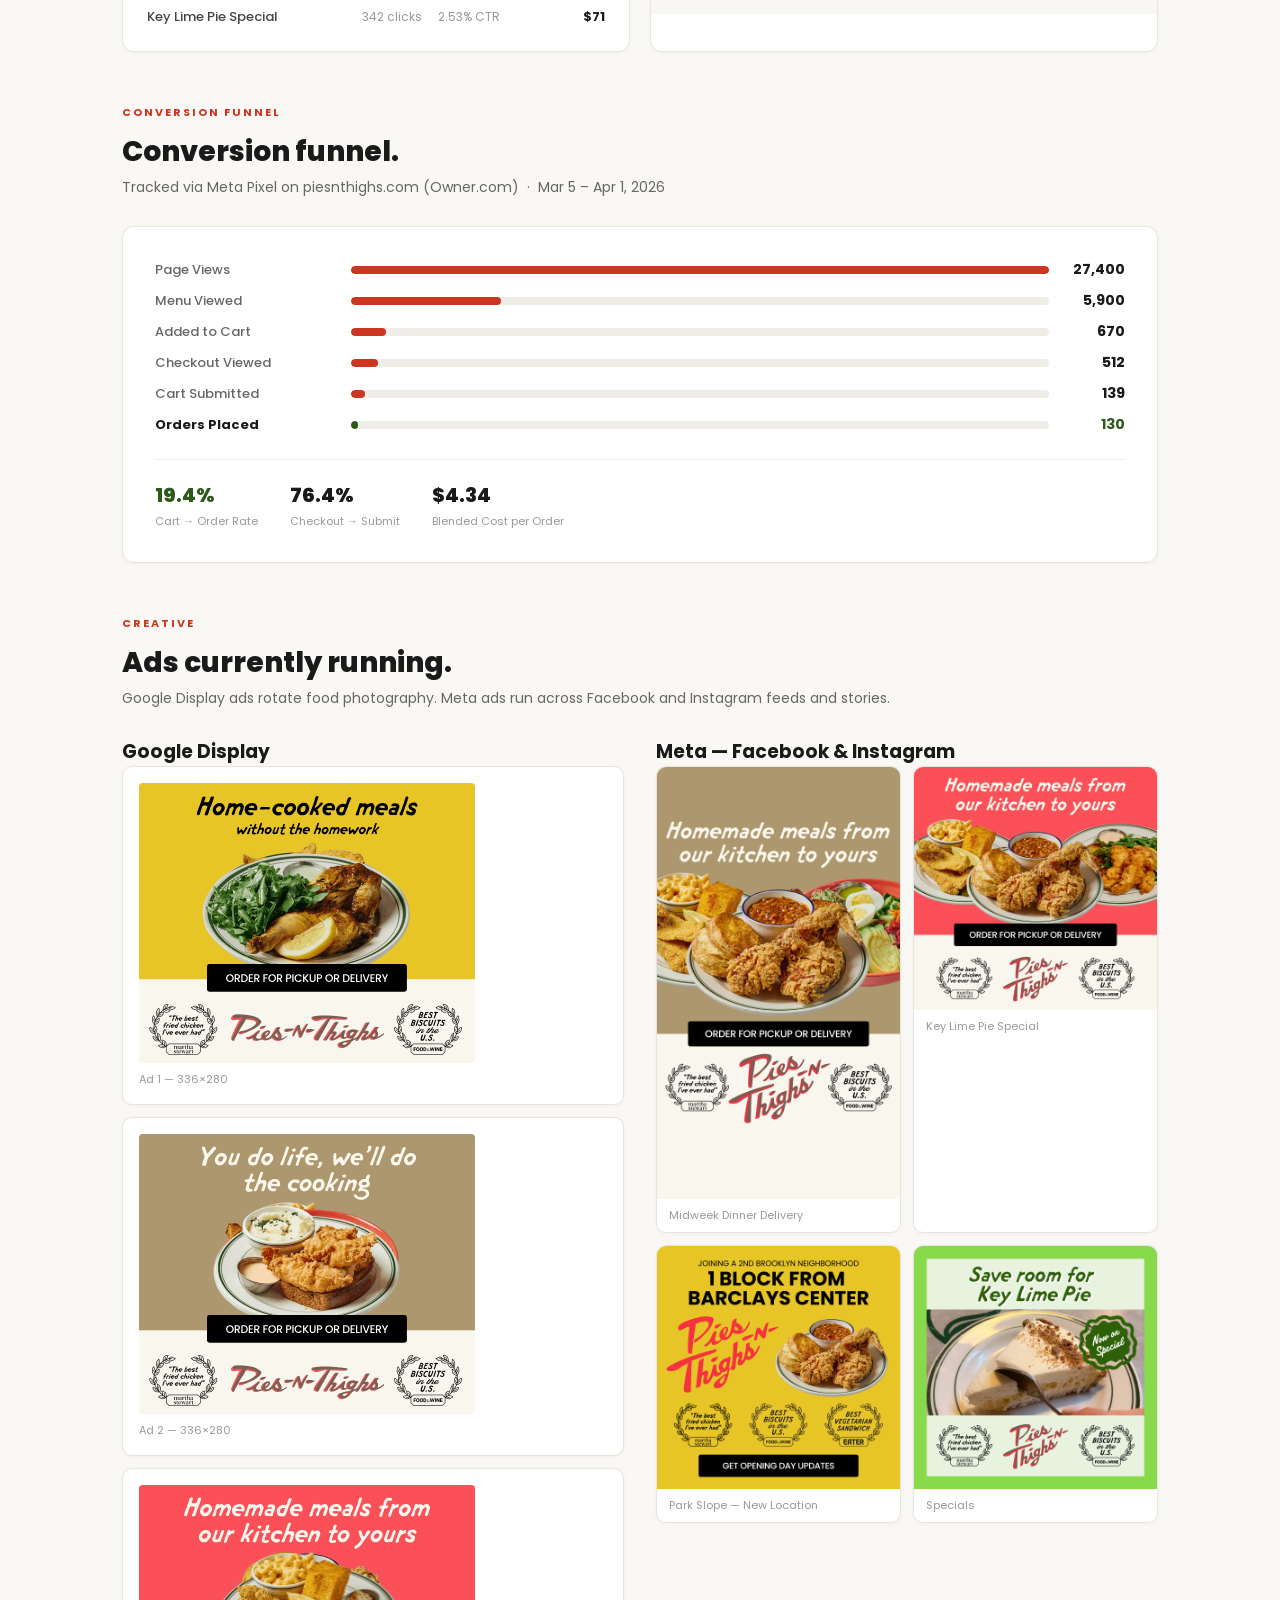
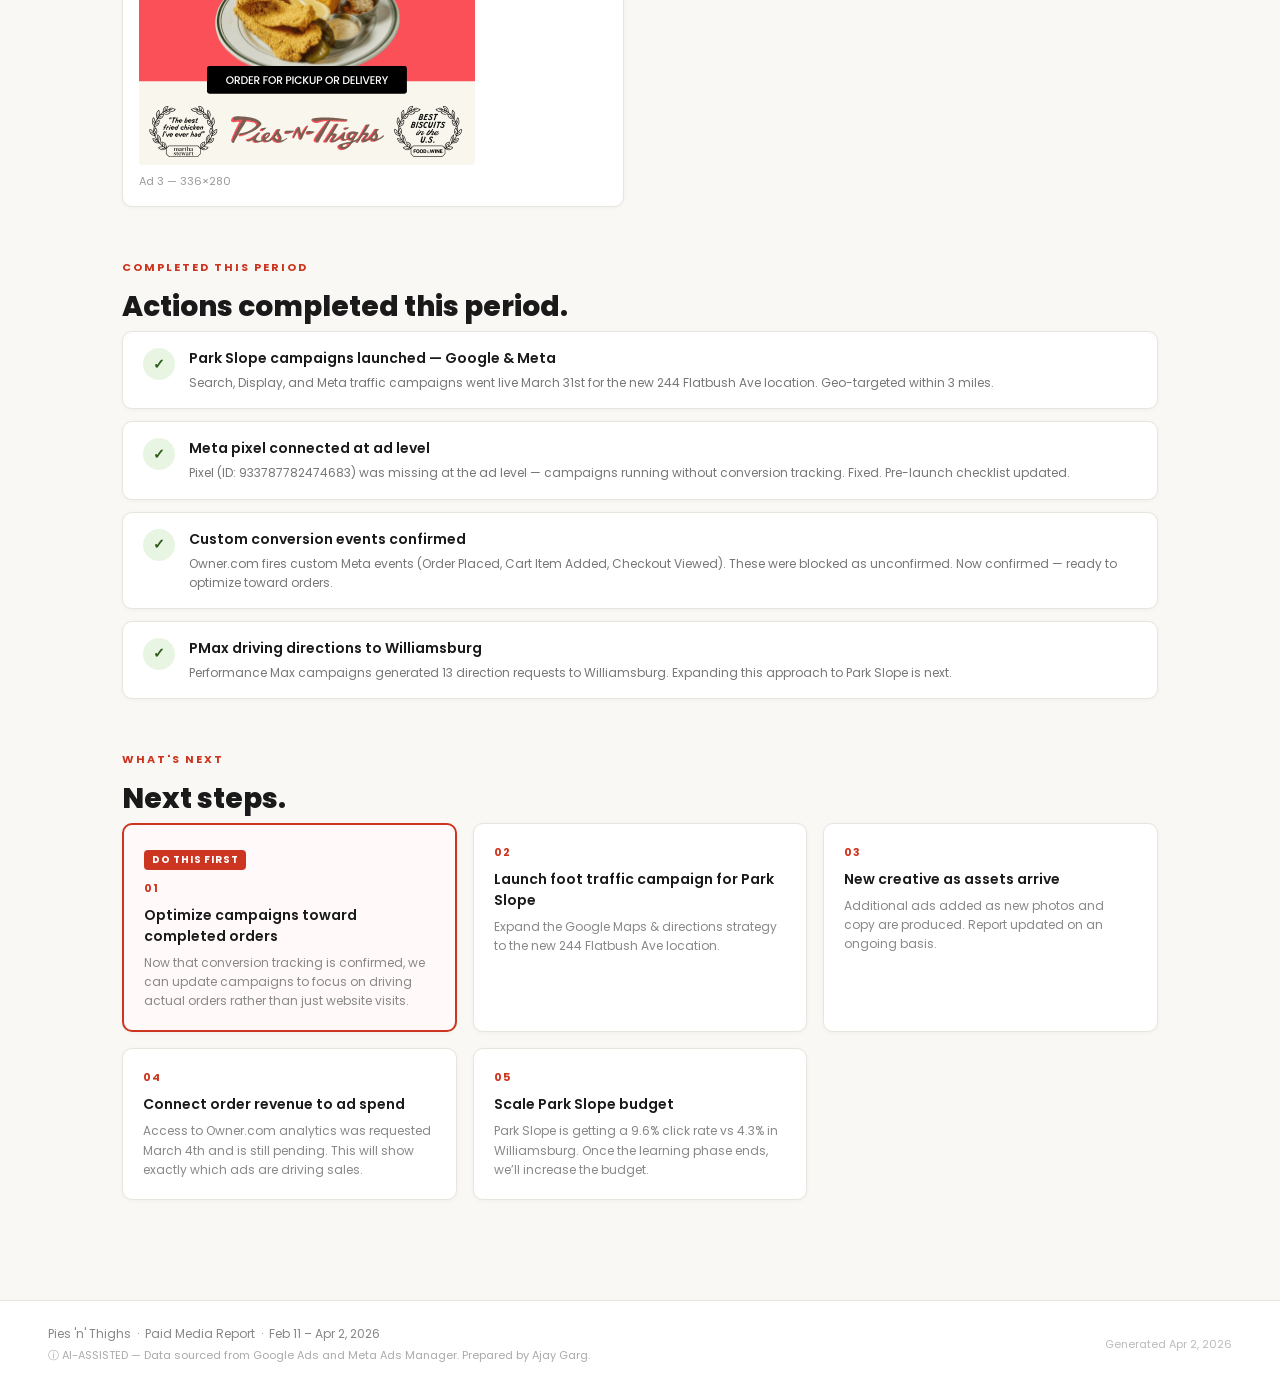
==== commit bafe5251: "Add files via upload" ====
--- a/pies-n-thighs/index.html
+++ b/pies-n-thighs/index.html
@@ -52,7 +52,7 @@
     <div class="card hl" role="listitem"><p class="mlabel">Total Spend</p><p class="mval">$564</p><p class="mnote">Google $415 &middot; Meta $149</p></div>
     <div class="card" role="listitem"><p class="mlabel">Total Impressions</p><p class="mval">76K</p><p class="mnote">Google 50,697 &middot; Meta 25,292</p></div>
     <div class="card" role="listitem"><p class="mlabel">Total Clicks</p><p class="mval">2,190</p><p class="mnote">Google 1,278 &middot; Meta 912</p></div>
-    <div class="card" role="listitem"><p class="mlabel">Orders Tracked</p><p class="mval">130</p><p class="mnote">Via Meta Pixel &middot; Owner.com</p></div>
+    <div class="card" role="listitem"><p class="mlabel">Avg. CPC</p><p class="mval">$0.26</p><p class="mnote">Cost Per Click &middot; blended across Google &amp; Meta</p></div>
   </div>
 </section>
 
--- a/pies-n-thighs/css/styles.css
+++ b/pies-n-thighs/css/styles.css
@@ -39,6 +39,7 @@
 
 /* Metric cards */
 .grid4{display:grid;grid-template-columns:repeat(4,1fr);gap:16px}
+.grid3{display:grid;grid-template-columns:repeat(3,1fr);gap:16px}
 .card{background:#fff;border:1px solid #E8E4DE;border-radius:12px;padding:24px 20px;box-shadow:0 1px 4px rgba(0,0,0,.04)}
 .card.hl{border-color:#CC3520;border-width:2px}
 .card-lg{background:#fff;border:1px solid #E8E4DE;border-radius:12px;padding:32px;box-shadow:0 1px 4px rgba(0,0,0,.04)}
@@ -140,6 +141,7 @@
 /* Responsive: tablet */
 @media(max-width:768px){
   .grid4{grid-template-columns:1fr 1fr}
+  .grid3{grid-template-columns:1fr 1fr}
   .split,.sg,.ng,.creative-grid{grid-template-columns:1fr}
   .sr{grid-template-columns:1fr 1fr}
   header.site-header{padding:20px 24px;flex-direction:column;gap:16px;align-items:flex-start}
@@ -148,7 +150,7 @@
 
 /* Responsive: mobile */
 @media(max-width:480px){
-  .grid4{grid-template-columns:1fr}
+  .grid4,.grid3{grid-template-columns:1fr}
   .funnel-stats-row{flex-direction:column;gap:16px}
   header.site-header{padding:16px}
   .container{padding:24px 16px}
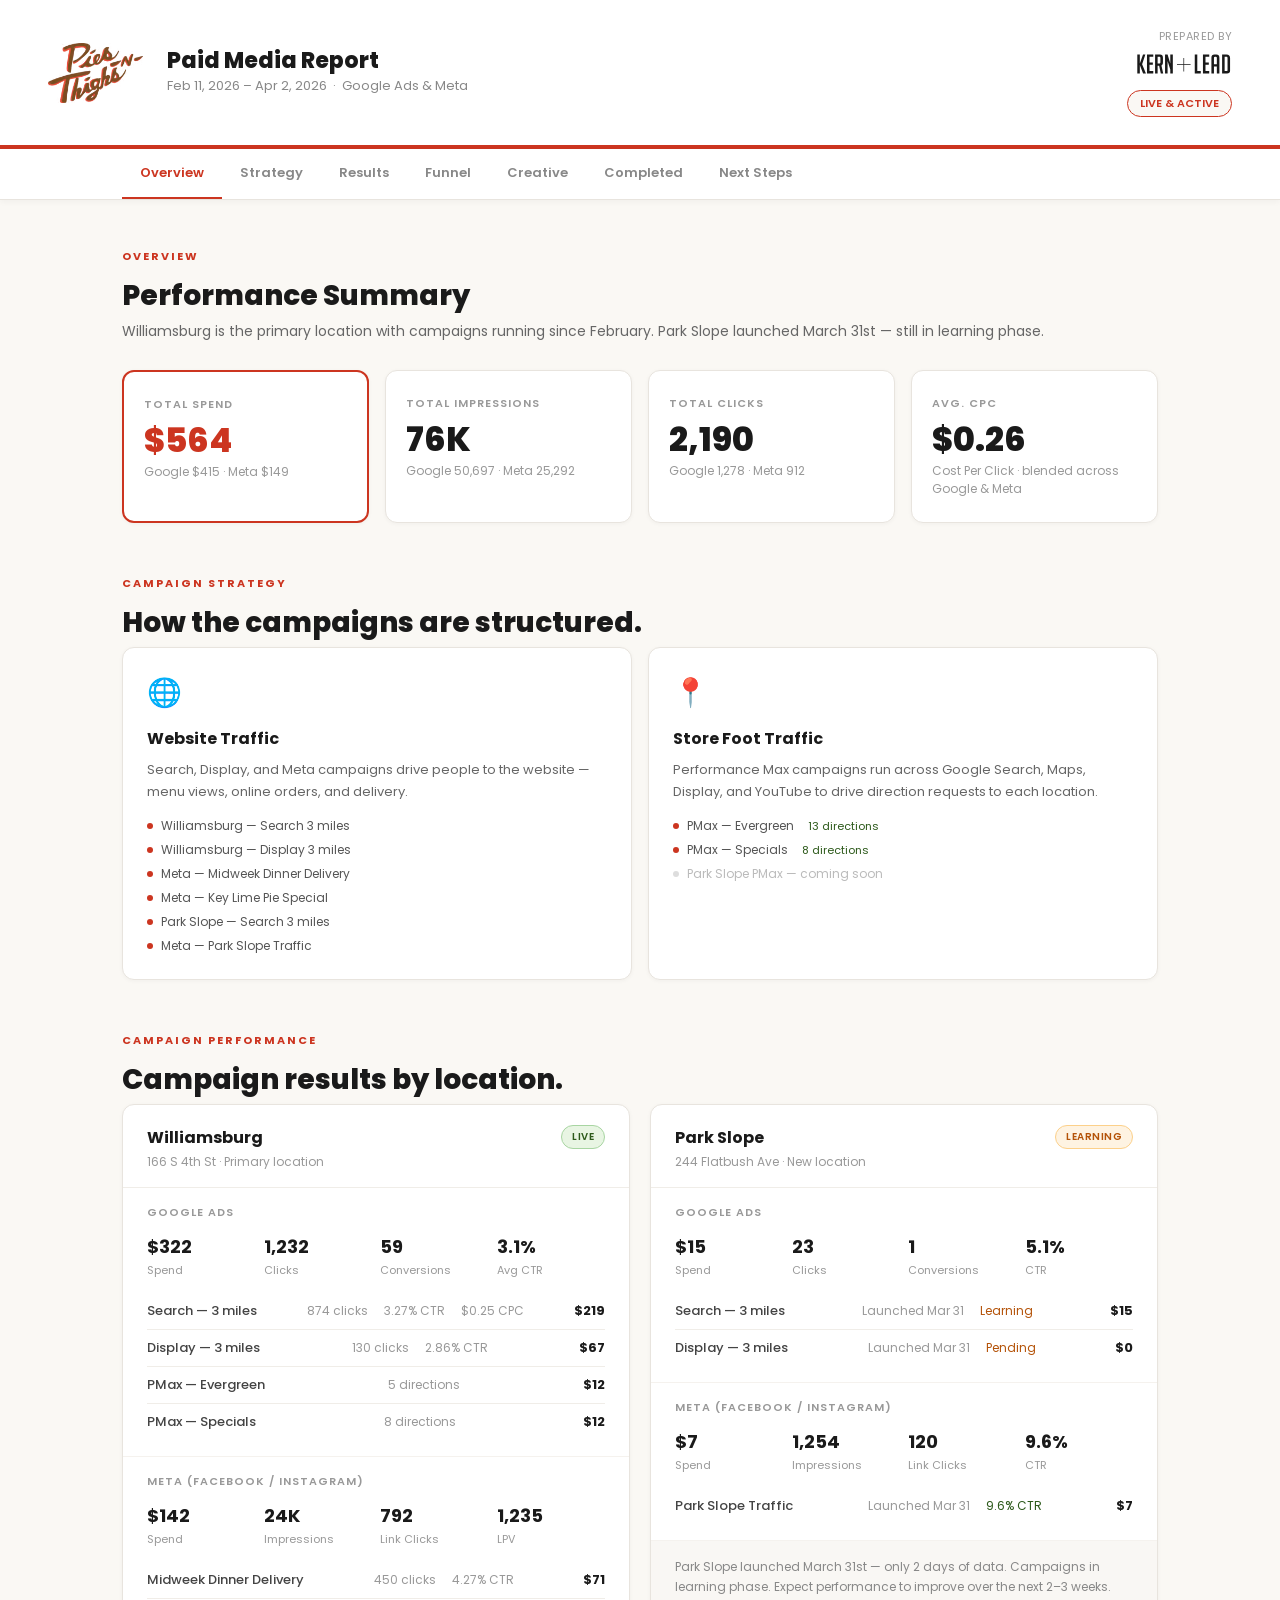
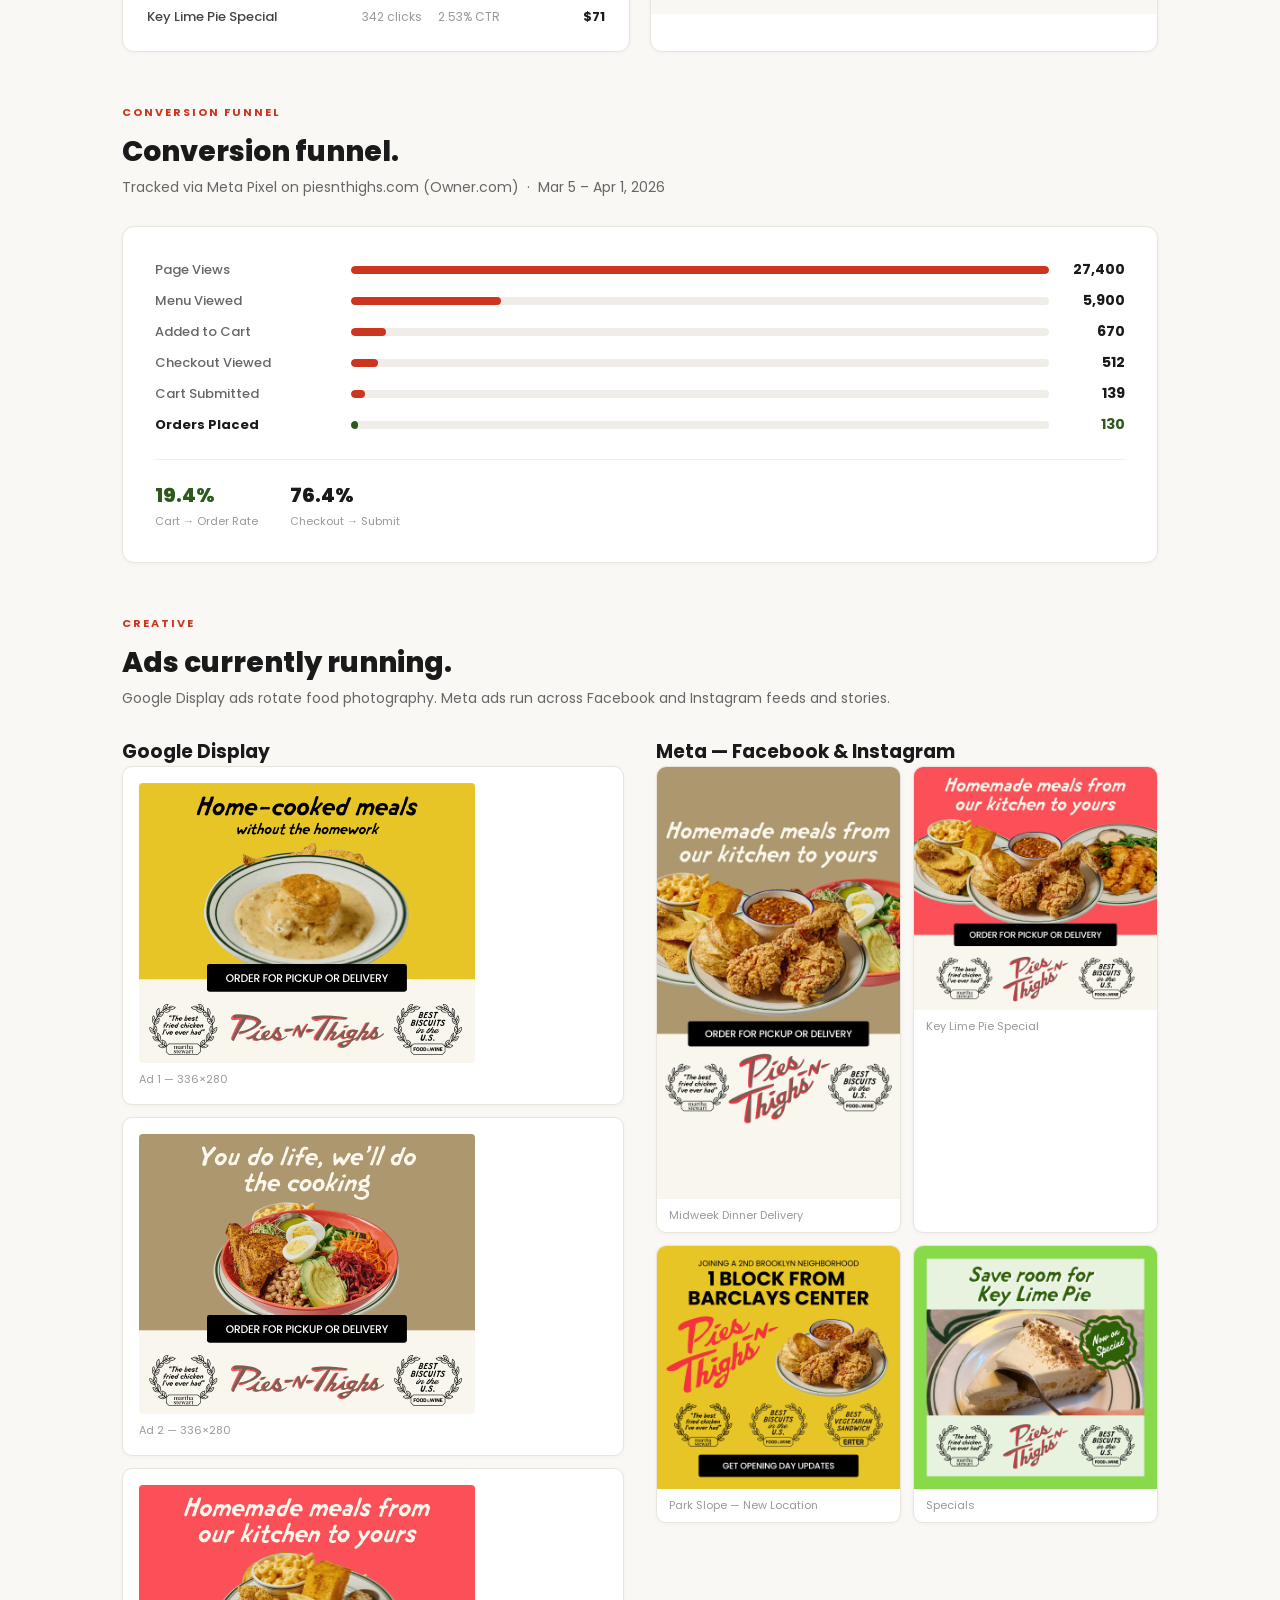
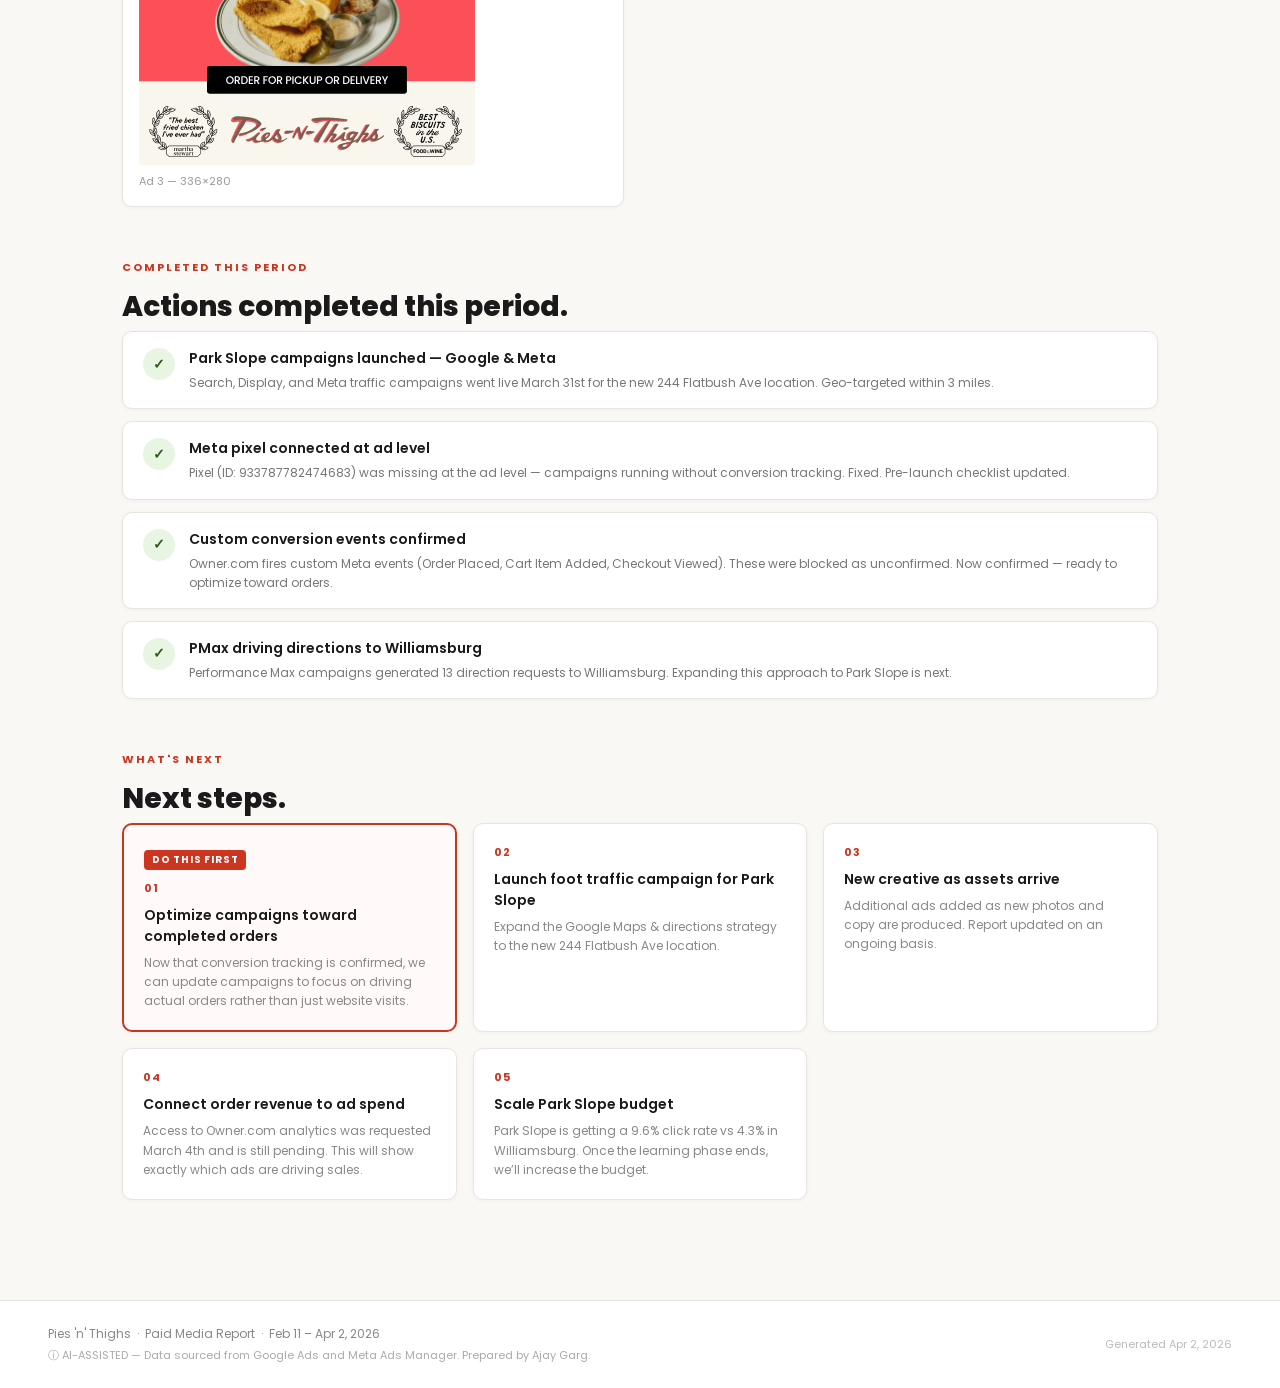
==== commit bc4b4de1: "Add files via upload" ====
--- a/pies-n-thighs/index.html
+++ b/pies-n-thighs/index.html
@@ -170,7 +170,6 @@
     <div class="funnel-stats-row" aria-label="Conversion rate summary">
       <div><p class="funnel-stat-val green">19.4%</p><p class="funnel-stat-lbl">Cart &rarr; Order Rate</p></div>
       <div><p class="funnel-stat-val">76.4%</p><p class="funnel-stat-lbl">Checkout &rarr; Submit</p></div>
-      <div><p class="funnel-stat-val">$4.34</p><p class="funnel-stat-lbl">Blended Cost per Order</p></div>
     </div>
   </div>
 </section>
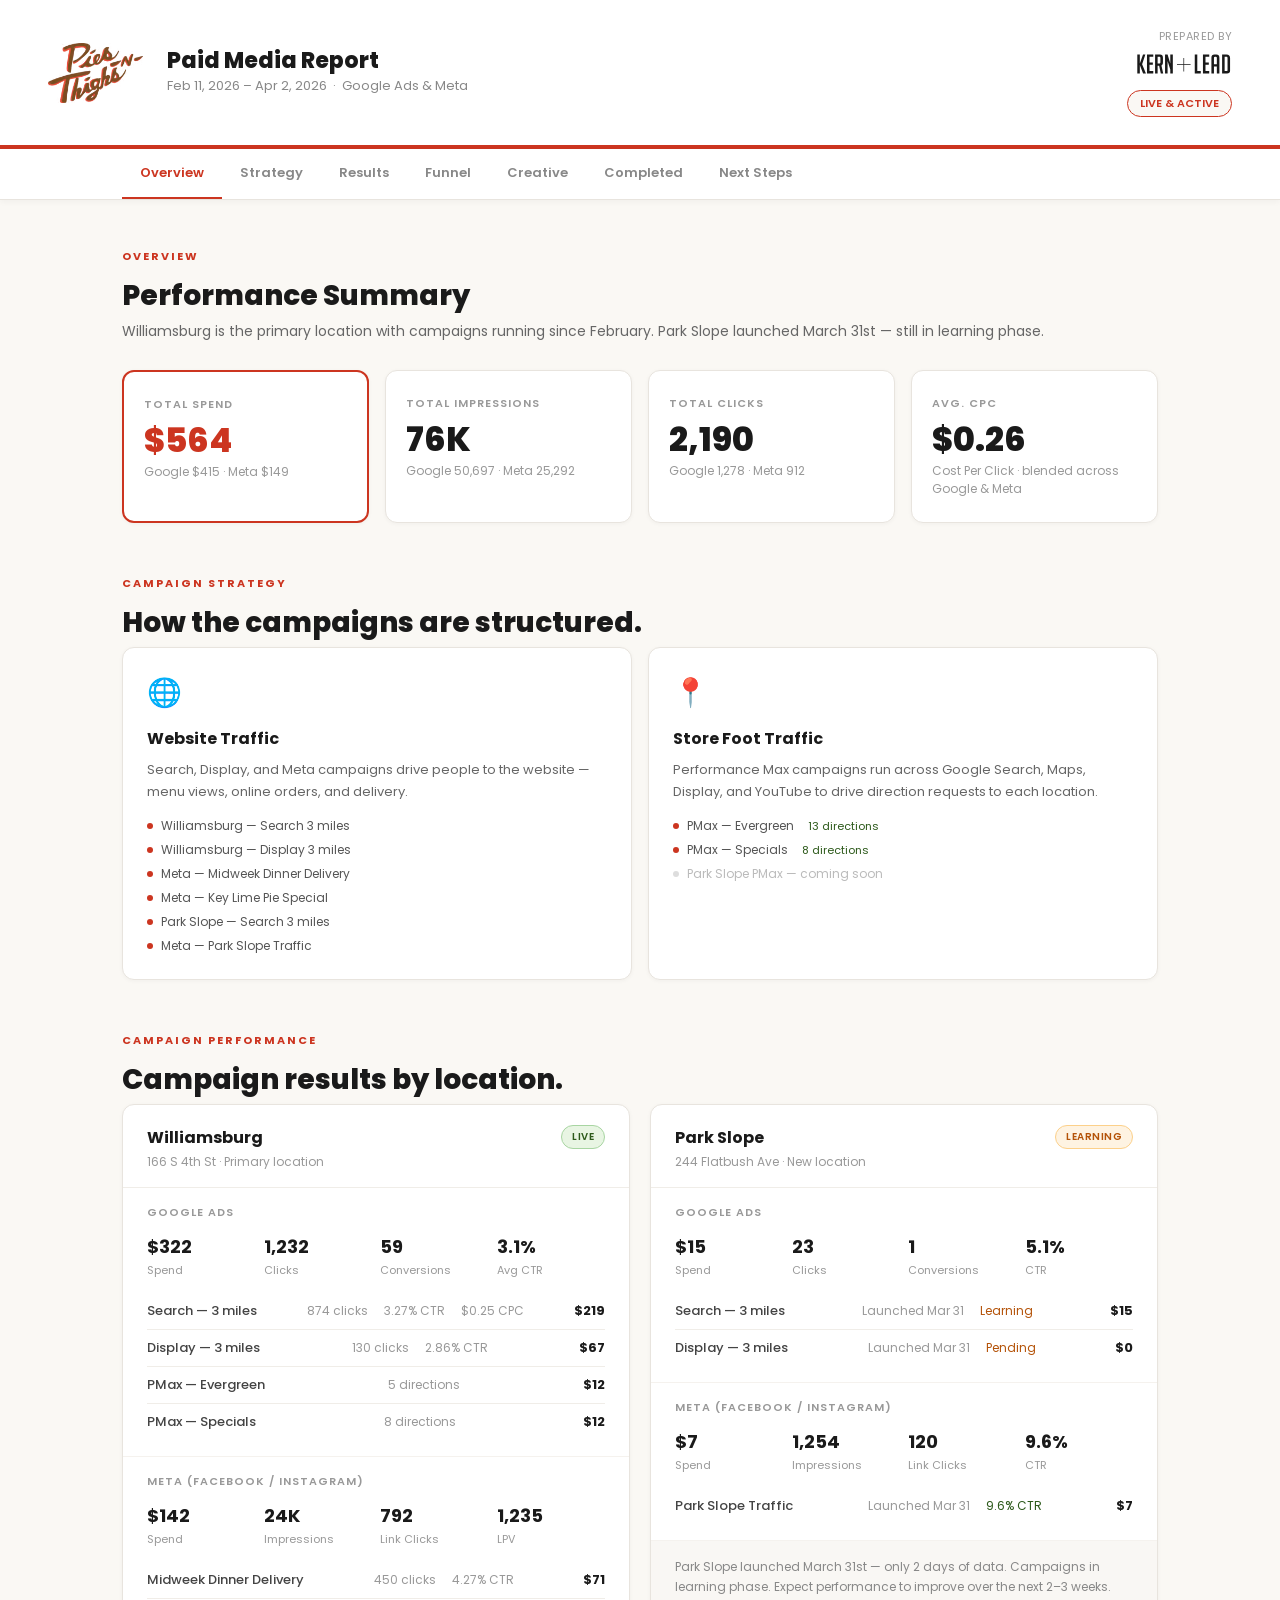
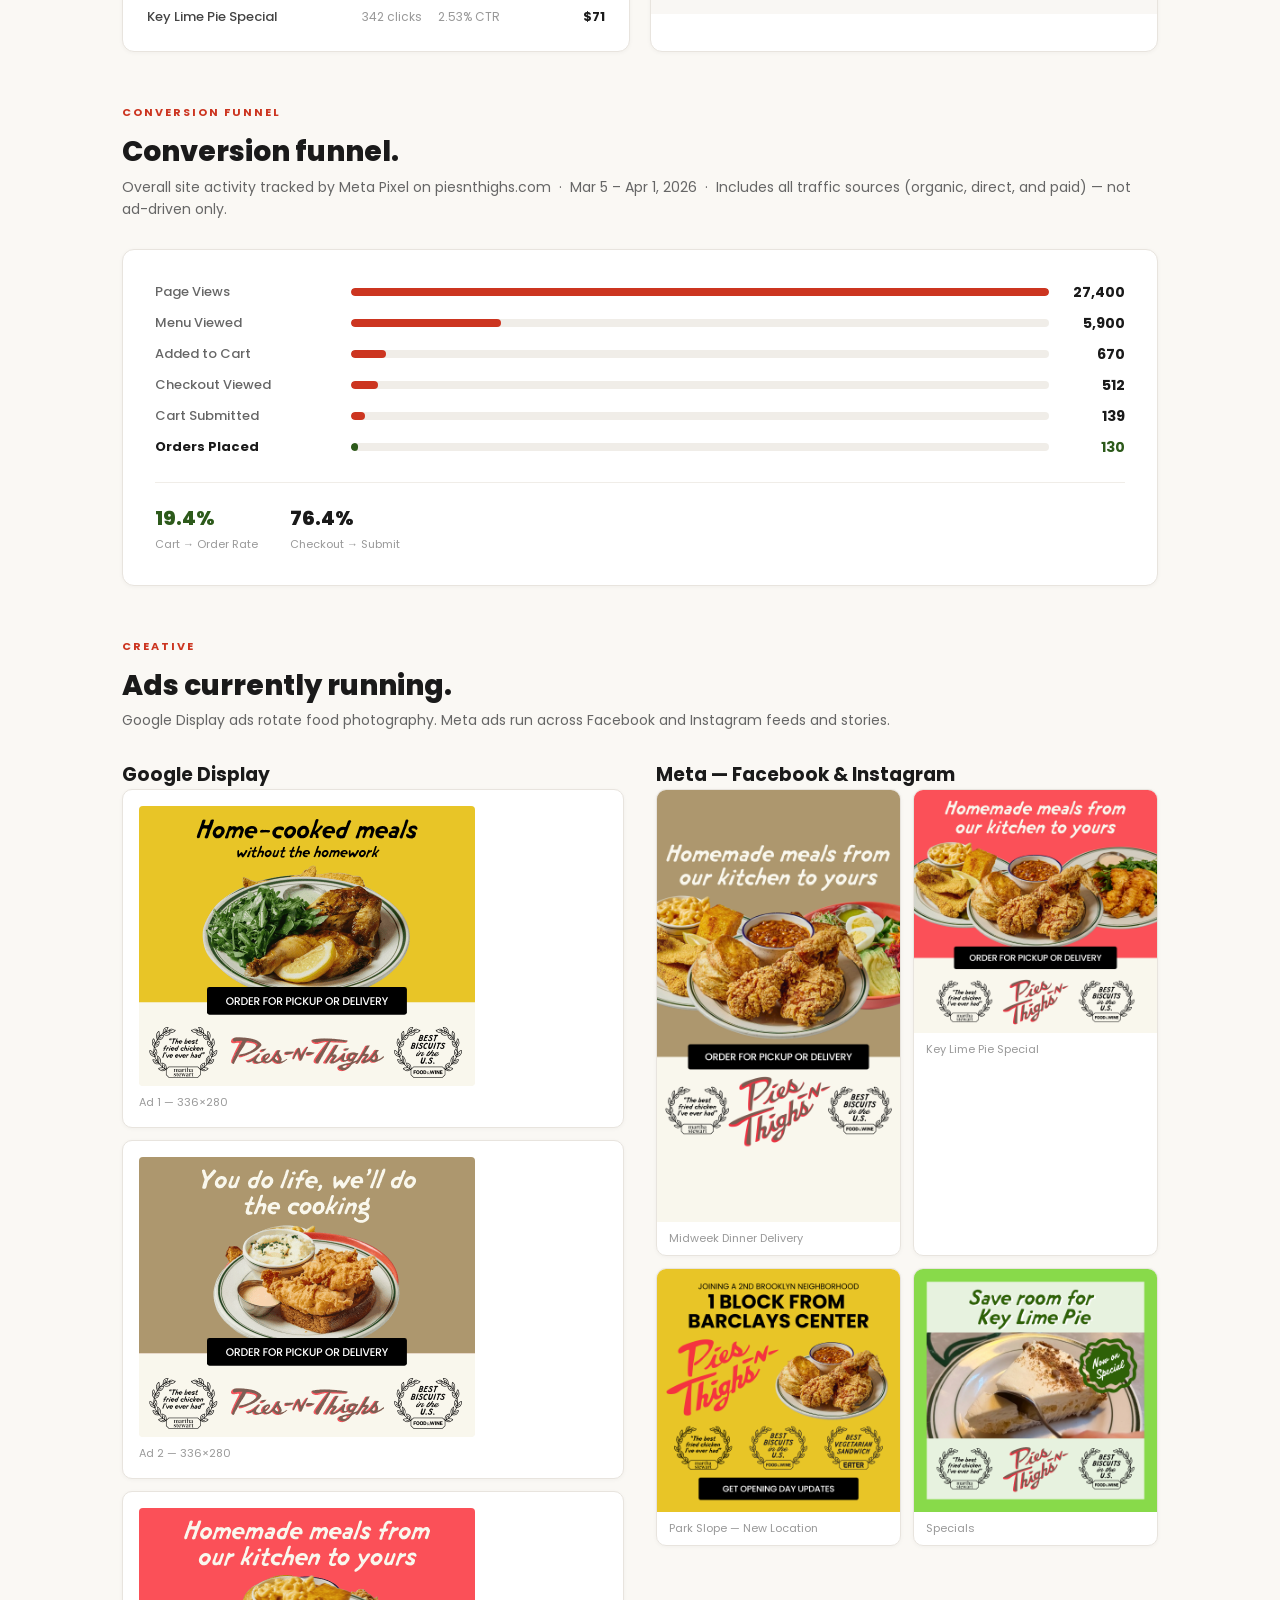
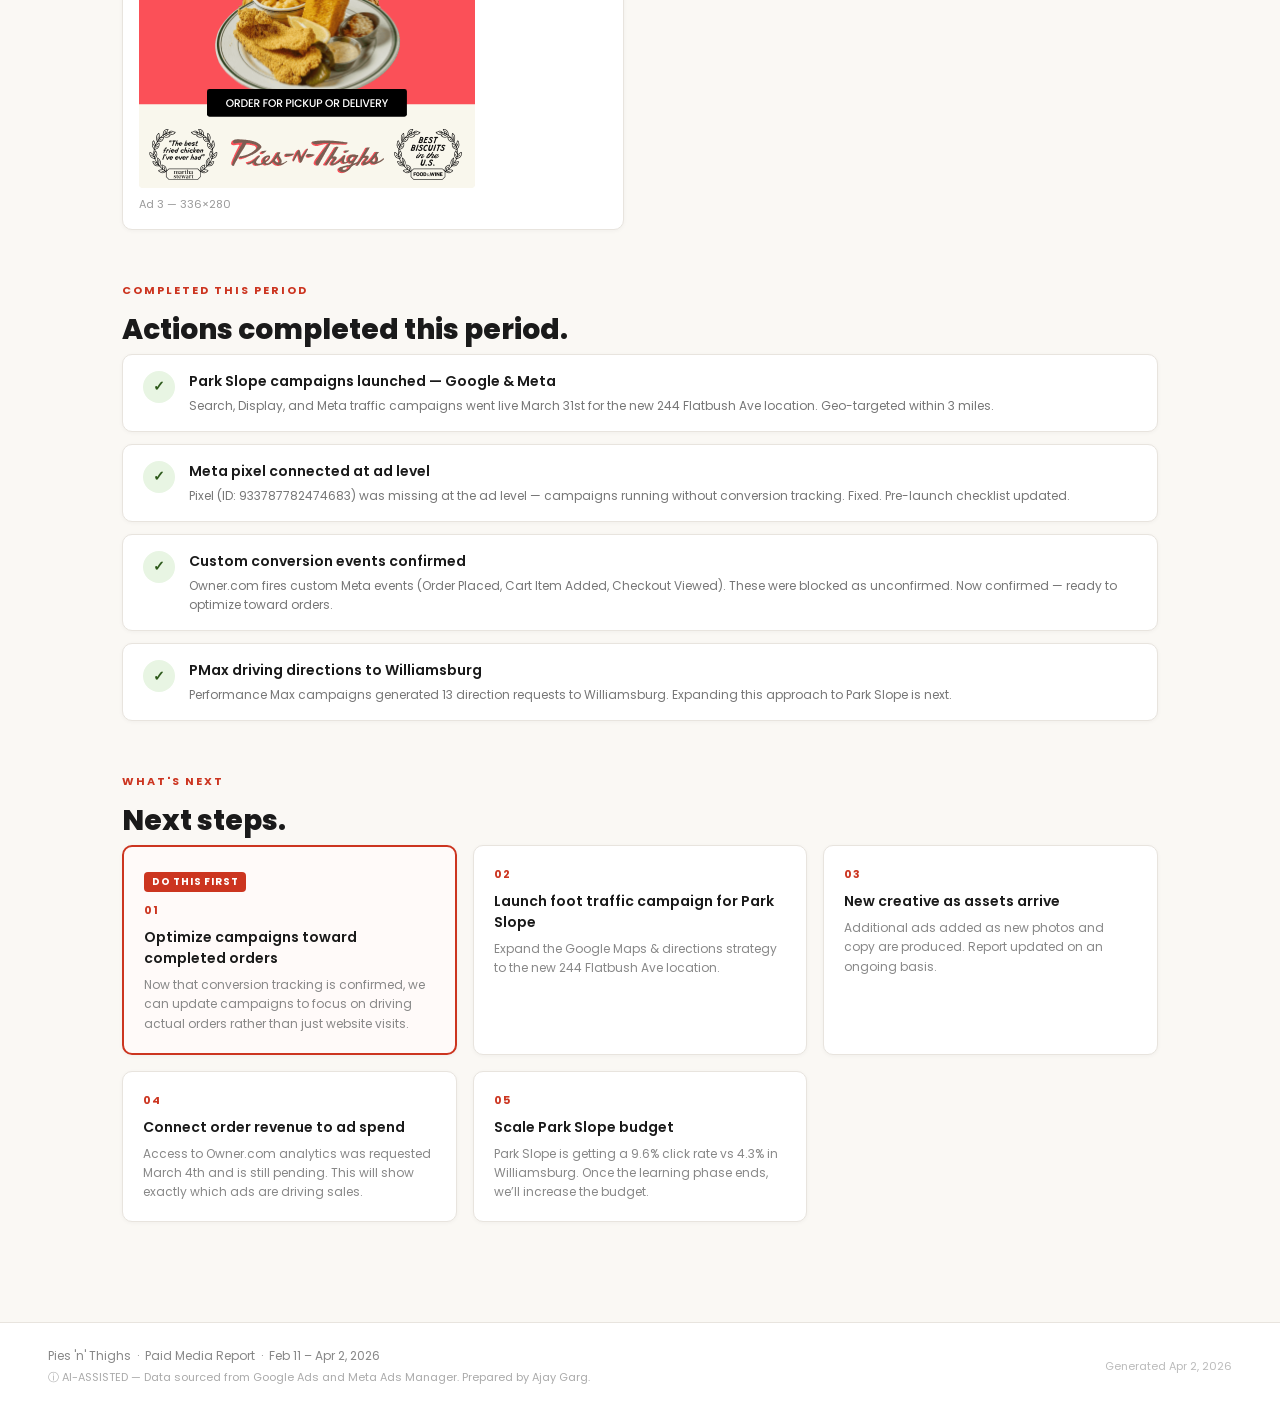
==== commit 3eb02b3d: "Add files via upload" ====
--- a/pies-n-thighs/index.html
+++ b/pies-n-thighs/index.html
@@ -157,7 +157,7 @@
 <section class="report-section" id="section-funnel" aria-labelledby="funnel-heading">
   <p class="slabel" aria-hidden="true">Conversion Funnel</p>
   <h2 class="stitle" id="funnel-heading">Conversion funnel.</h2>
-  <p class="ssub">Tracked via Meta Pixel on piesnthighs.com (Owner.com) &nbsp;&middot;&nbsp; Mar 5 &ndash; Apr 1, 2026</p>
+  <p class="ssub">Overall site activity tracked by Meta Pixel on piesnthighs.com &nbsp;&middot;&nbsp; Mar 5 &ndash; Apr 1, 2026 &nbsp;&middot;&nbsp; Includes all traffic sources (organic, direct, and paid) &mdash; not ad-driven only.</p>
   <div class="card-lg">
     <div class="funnel" role="list" aria-label="Conversion funnel steps">
       <div class="fr" role="listitem"><div class="flbl">Page Views</div><div class="fbw" role="progressbar" aria-valuenow="100" aria-valuemin="0" aria-valuemax="100" aria-label="Page Views: 27,400"><div class="fb" style="width:100%"></div></div><div class="fval">27,400</div></div>
